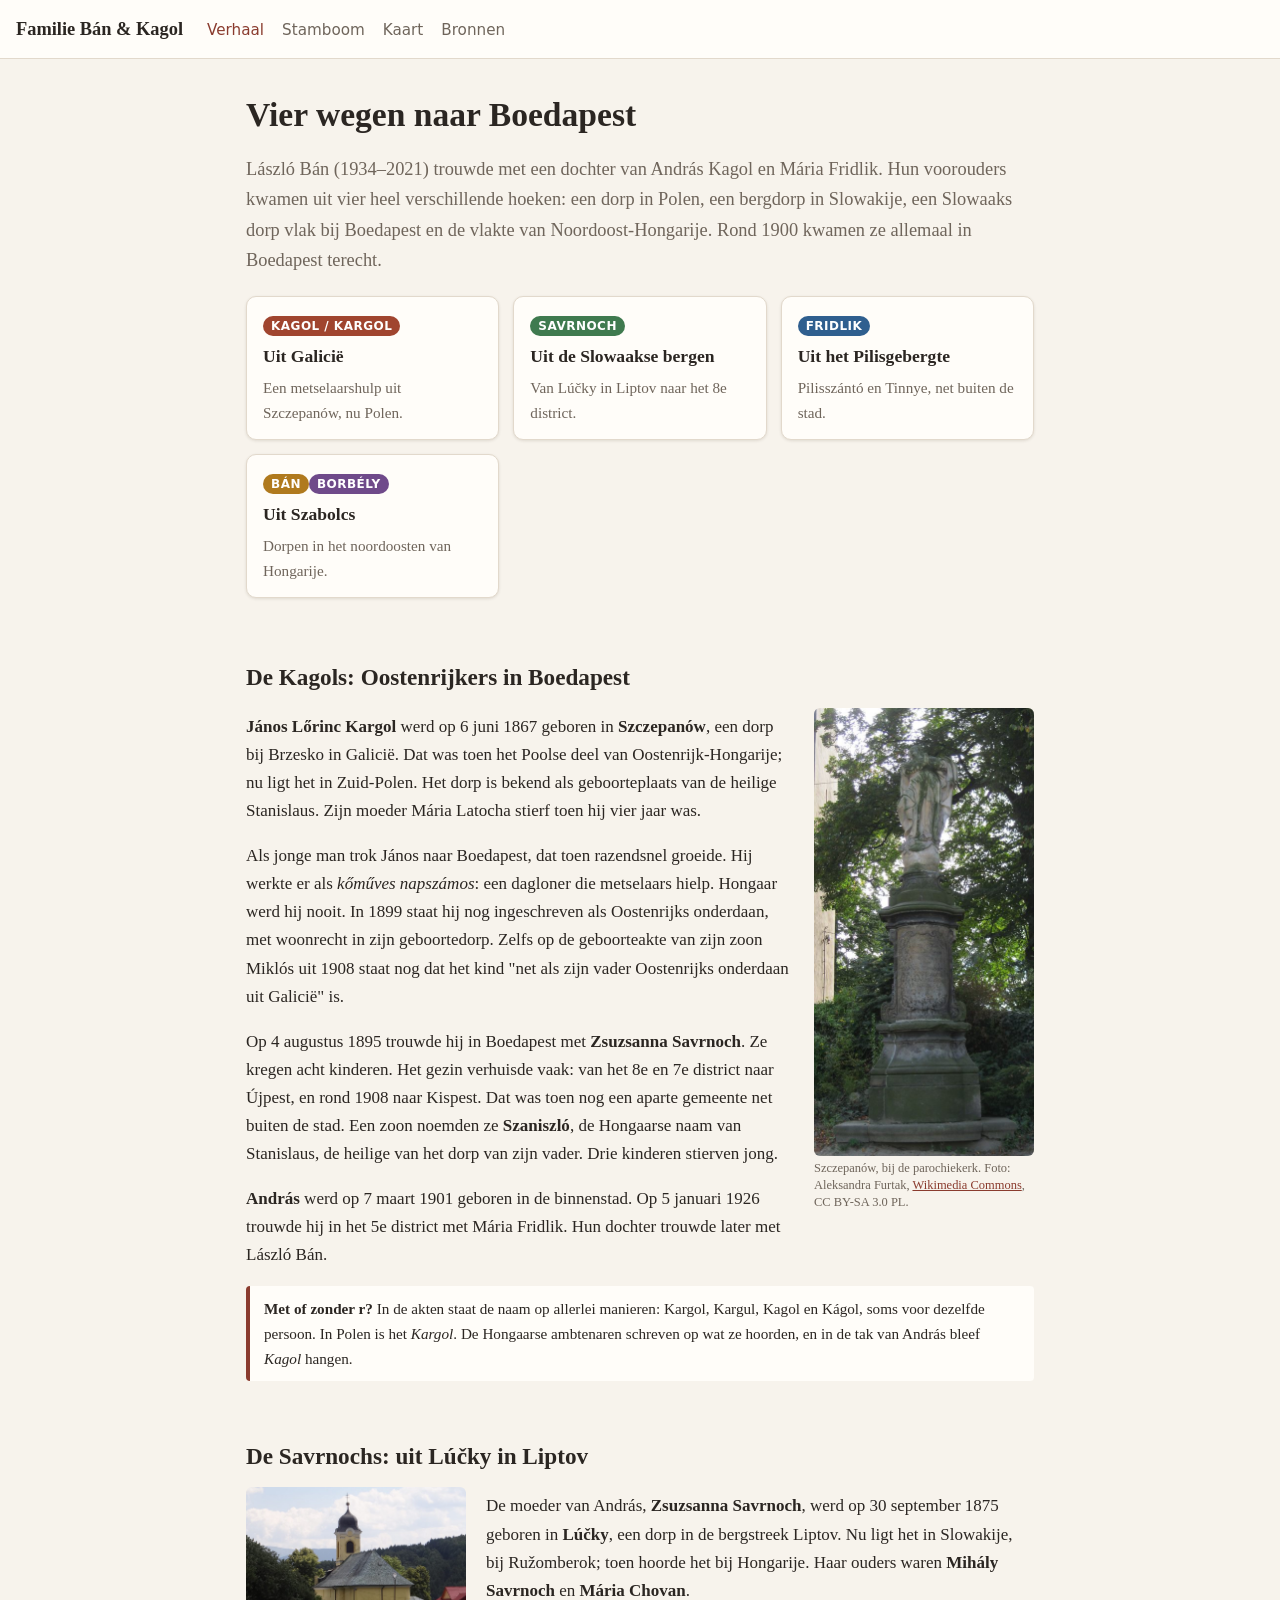
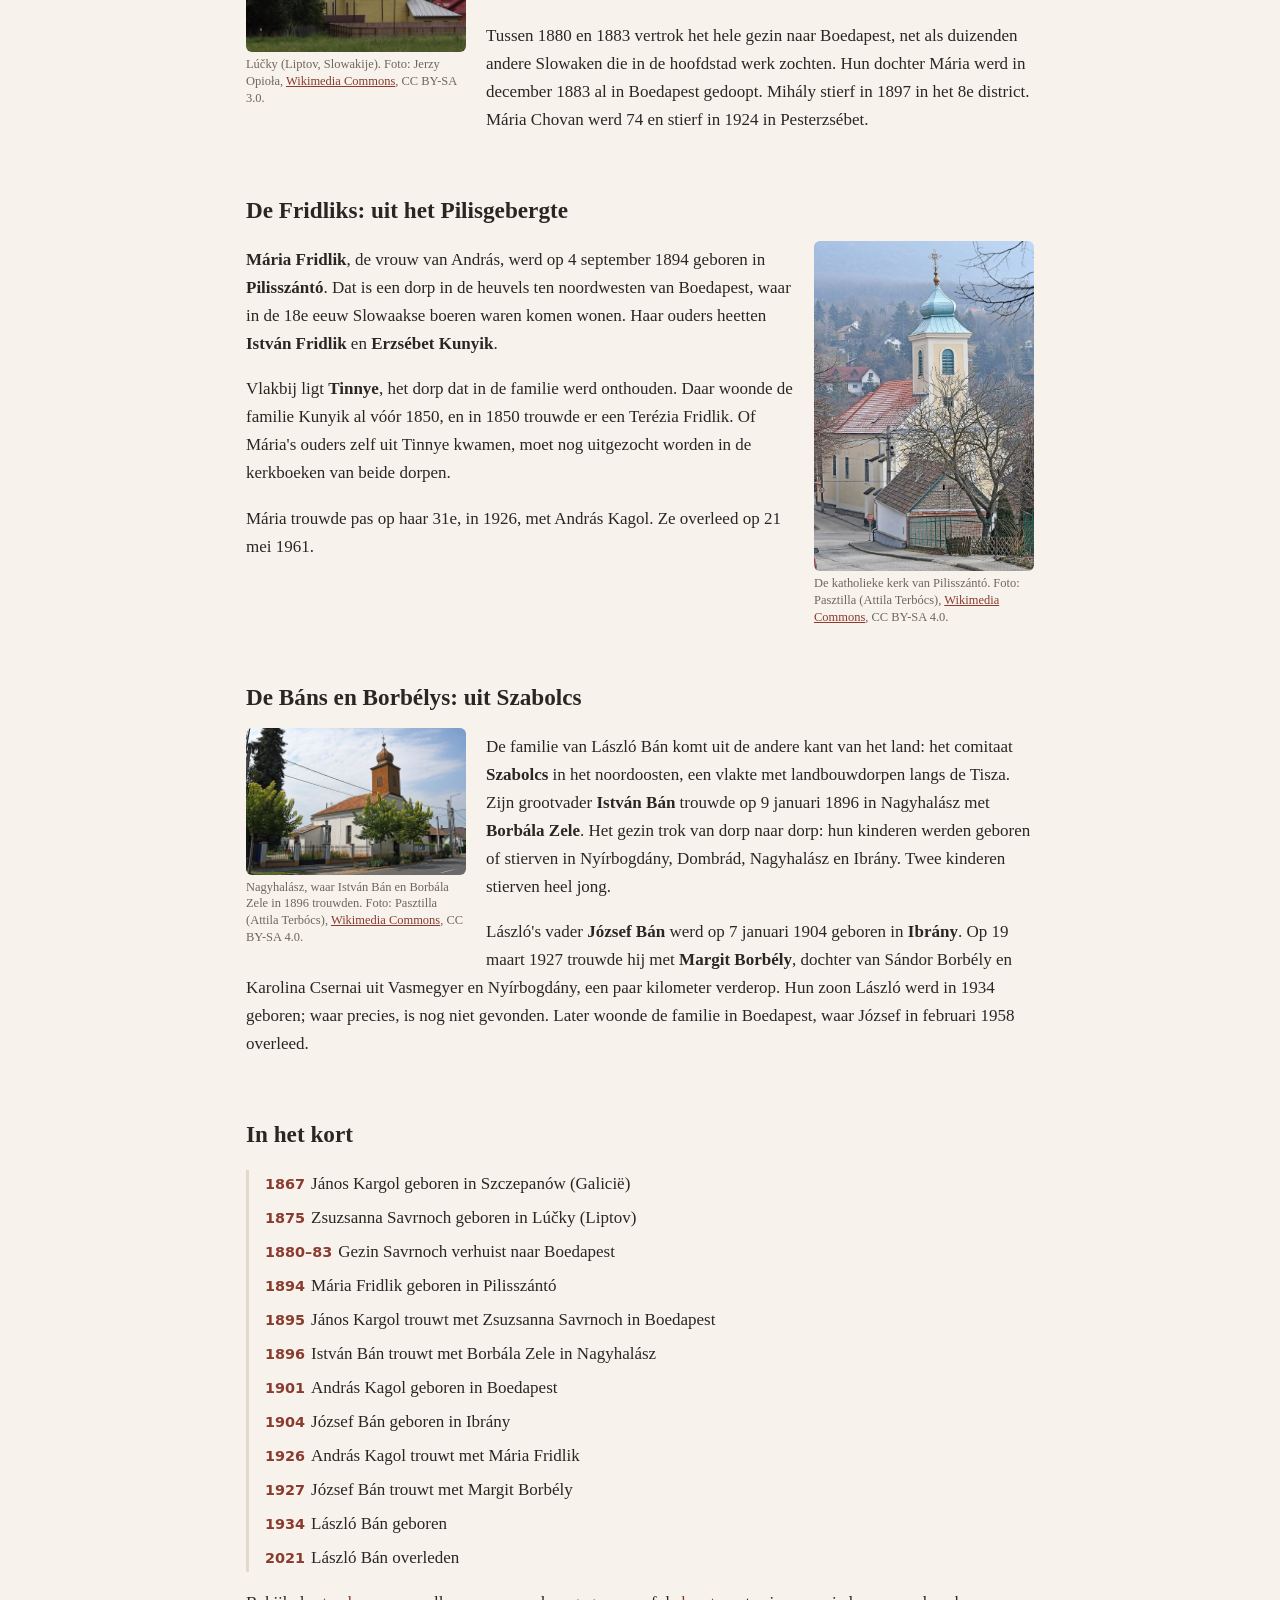
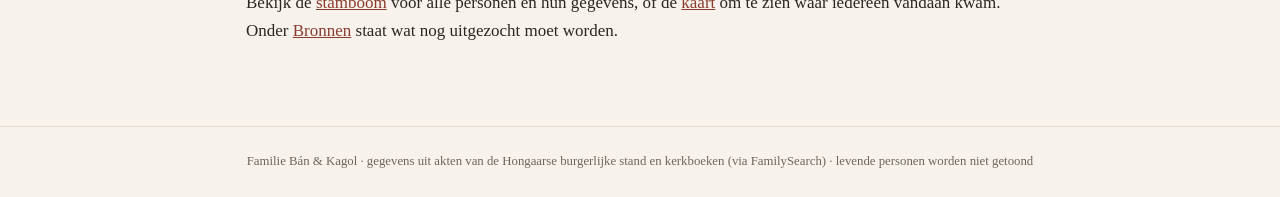
==== index.html @ 993a203d "Start familie Bán & Kagol: onderzoek, gegevens en site Research notes (MyHeritage, FamilySearch), fa" ====
<!doctype html>
<html lang="nl">
<head>
<meta charset="utf-8">
<meta name="viewport" content="width=device-width, initial-scale=1">
<title>Familie Bán &amp; Kagol</title>
<meta name="description" content="De Hongaarse familie van László Bán en de familie Kagol (Kargol): van Galicië, Slowakije en het Pilisgebergte naar Boedapest.">
<link rel="stylesheet" href="css/style.css">
</head>
<body>
<header class="site">
  <a class="brand" href="index.html">Familie Bán &amp; Kagol</a>
  <nav><a class="active" href="index.html">Verhaal</a><a href="stamboom.html">Stamboom</a><a href="kaart.html">Kaart</a><a href="bronnen.html">Bronnen</a></nav>
</header>
<main>
  <h1>Vier wegen naar Boedapest</h1>
  <p class="lead">László Bán (1934–2021) trouwde met een dochter van András Kagol en Mária Fridlik. Hun voorouders
  kwamen uit vier heel verschillende hoeken: een dorp in Polen, een bergdorp in Slowakije, een Slowaaks dorp vlak bij
  Boedapest en de vlakte van Noordoost-Hongarije. Rond 1900 kwamen ze allemaal in Boedapest terecht.</p>

  <div class="cards">
    <a class="card" href="#kargol"><span class="line-tag t-kargol">Kagol / Kargol</span><h3>Uit Galicië</h3><p>Een metselaarshulp uit Szczepanów, nu Polen.</p></a>
    <a class="card" href="#savrnoch"><span class="line-tag t-savrnoch">Savrnoch</span><h3>Uit de Slowaakse bergen</h3><p>Van Lúčky in Liptov naar het 8e district.</p></a>
    <a class="card" href="#fridlik"><span class="line-tag t-fridlik">Fridlik</span><h3>Uit het Pilisgebergte</h3><p>Pilisszántó en Tinnye, net buiten de stad.</p></a>
    <a class="card" href="#ban"><span class="line-tag t-ban">Bán</span><span class="line-tag t-borbely">Borbély</span><h3>Uit Szabolcs</h3><p>Dorpen in het noordoosten van Hongarije.</p></a>
  </div>

  <section class="story" id="kargol">
    <h2>De Kagols: Oostenrijkers in Boedapest</h2>
    <figure class="photo"><img src="assets/img/szczepanow.jpg" alt="Monument voor de parochiekerk van Szczepanów" loading="lazy">
      <figcaption>Szczepanów, bij de parochiekerk. Foto: Aleksandra Furtak, <a href="https://commons.wikimedia.org/wiki/File:Ko%C5%9Bci%C3%B3%C5%82_w_Szczepanowie_01aw.jpg">Wikimedia Commons</a>, CC BY-SA 3.0 PL.</figcaption></figure>
    <p><b>János Lőrinc Kargol</b> werd op 6 juni 1867 geboren in <b>Szczepanów</b>, een dorp bij Brzesko in Galicië. Dat was
    toen het Poolse deel van Oostenrijk-Hongarije; nu ligt het in Zuid-Polen. Het dorp is bekend als geboorteplaats van
    de heilige Stanislaus. Zijn moeder Mária Latocha stierf toen hij vier jaar was.</p>
    <p>Als jonge man trok János naar Boedapest, dat toen razendsnel groeide. Hij werkte er als <i>kőműves napszámos</i>:
    een dagloner die metselaars hielp. Hongaar werd hij nooit. In 1899 staat hij nog ingeschreven als Oostenrijks
    onderdaan, met woonrecht in zijn geboortedorp. Zelfs op de geboorteakte van zijn zoon Miklós uit 1908 staat nog dat
    het kind "net als zijn vader Oostenrijks onderdaan uit Galicië" is.</p>
    <p>Op 4 augustus 1895 trouwde hij in Boedapest met <b>Zsuzsanna Savrnoch</b>. Ze kregen acht kinderen. Het gezin
    verhuisde vaak: van het 8e en 7e district naar Újpest, en rond 1908 naar Kispest. Dat was toen nog een aparte
    gemeente net buiten de stad. Een zoon
    noemden ze <b>Szaniszló</b>, de Hongaarse naam van Stanislaus, de heilige van het dorp van zijn vader. Drie kinderen
    stierven jong.</p>
    <p><b>András</b> werd op 7 maart 1901 geboren in de binnenstad. Op 5 januari 1926 trouwde hij in het 5e district
    met Mária Fridlik. Hun dochter trouwde later met László Bán.</p>
    <div class="note"><b>Met of zonder r?</b> In de akten staat de naam op allerlei manieren: Kargol, Kargul, Kagol en
    Kágol, soms voor dezelfde persoon. In Polen is het <i>Kargol</i>. De Hongaarse ambtenaren schreven op wat ze hoorden,
    en in de tak van András bleef <i>Kagol</i> hangen.</div>
  </section>

  <section class="story" id="savrnoch">
    <h2>De Savrnochs: uit Lúčky in Liptov</h2>
    <figure class="photo left"><img src="assets/img/lucky.jpg" alt="Lúčky, Slowakije" loading="lazy">
      <figcaption>Lúčky (Liptov, Slowakije). Foto: Jerzy Opioła, <a href="https://commons.wikimedia.org/wiki/File:L%C3%BA%C4%8Dky_kostol_GCh3.jpg">Wikimedia Commons</a>, CC BY-SA 3.0.</figcaption></figure>
    <p>De moeder van András, <b>Zsuzsanna Savrnoch</b>, werd op 30 september 1875 geboren in <b>Lúčky</b>, een dorp
    in de bergstreek Liptov. Nu ligt het in Slowakije, bij Ružomberok; toen hoorde het bij Hongarije. Haar ouders
    waren <b>Mihály Savrnoch</b> en <b>Mária Chovan</b>.</p>
    <p>Tussen 1880 en 1883 vertrok het hele gezin naar Boedapest, net als duizenden andere Slowaken die in de hoofdstad
    werk zochten. Hun dochter Mária werd in december 1883 al in Boedapest gedoopt. Mihály stierf in 1897 in het 8e
    district. Mária Chovan werd 74 en stierf in 1924 in Pesterzsébet.</p>
  </section>

  <section class="story" id="fridlik">
    <h2>De Fridliks: uit het Pilisgebergte</h2>
    <figure class="photo"><img src="assets/img/pilisszanto.jpg" alt="Katholieke kerk van Pilisszántó" loading="lazy">
      <figcaption>De katholieke kerk van Pilisszántó. Foto: Pasztilla (Attila Terbócs), <a href="https://commons.wikimedia.org/wiki/File:Pilissz%C3%A1nt%C3%B3,_r%C3%B3mai_katolikus_templom_2025_01.jpg">Wikimedia Commons</a>, CC BY-SA 4.0.</figcaption></figure>
    <p><b>Mária Fridlik</b>, de vrouw van András, werd op 4 september 1894 geboren in <b>Pilisszántó</b>. Dat is een
    dorp in de heuvels ten noordwesten van Boedapest, waar in de 18e eeuw Slowaakse boeren waren komen wonen. Haar
    ouders heetten <b>István Fridlik</b> en <b>Erzsébet Kunyik</b>.</p>
    <p>Vlakbij ligt <b>Tinnye</b>, het dorp dat in de familie werd onthouden. Daar woonde de familie Kunyik al vóór
    1850, en in 1850 trouwde er een Terézia Fridlik. Of Mária's ouders zelf uit Tinnye kwamen, moet nog uitgezocht
    worden in de kerkboeken van beide dorpen.</p>
    <p>Mária trouwde pas op haar 31e, in 1926, met András Kagol. Ze overleed op 21 mei 1961.</p>
  </section>

  <section class="story" id="ban">
    <h2>De Báns en Borbélys: uit Szabolcs</h2>
    <figure class="photo left"><img src="assets/img/nagyhalasz.jpg" alt="Katholieke kerk van Nagyhalász" loading="lazy">
      <figcaption>Nagyhalász, waar István Bán en Borbála Zele in 1896 trouwden. Foto: Pasztilla (Attila Terbócs), <a href="https://commons.wikimedia.org/wiki/File:Nagyhal%C3%A1sz,_r%C3%B3mai_katolikus_templom_2023_01.jpg">Wikimedia Commons</a>, CC BY-SA 4.0.</figcaption></figure>
    <p>De familie van László Bán komt uit de andere kant van het land: het comitaat <b>Szabolcs</b> in het noordoosten,
    een vlakte met landbouwdorpen langs de Tisza. Zijn grootvader <b>István Bán</b> trouwde op 9 januari 1896 in
    Nagyhalász met <b>Borbála Zele</b>. Het gezin trok van dorp naar dorp: hun kinderen werden geboren of stierven in
    Nyírbogdány, Dombrád, Nagyhalász en Ibrány. Twee kinderen stierven heel jong.</p>
    <p>László's vader <b>József Bán</b> werd op 7 januari 1904 geboren in <b>Ibrány</b>. Op 19 maart 1927 trouwde hij met
    <b>Margit Borbély</b>, dochter van Sándor Borbély en Karolina Csernai uit Vasmegyer en Nyírbogdány, een paar kilometer
    verderop. Hun zoon László werd in 1934 geboren; waar precies, is nog niet gevonden. Later woonde de familie in
    Boedapest, waar József in februari 1958 overleed.</p>
  </section>

  <section class="story">
    <h2>In het kort</h2>
    <div class="timeline">
      <div><b>1867</b>János Kargol geboren in Szczepanów (Galicië)</div>
      <div><b>1875</b>Zsuzsanna Savrnoch geboren in Lúčky (Liptov)</div>
      <div><b>1880–83</b>Gezin Savrnoch verhuist naar Boedapest</div>
      <div><b>1894</b>Mária Fridlik geboren in Pilisszántó</div>
      <div><b>1895</b>János Kargol trouwt met Zsuzsanna Savrnoch in Boedapest</div>
      <div><b>1896</b>István Bán trouwt met Borbála Zele in Nagyhalász</div>
      <div><b>1901</b>András Kagol geboren in Boedapest</div>
      <div><b>1904</b>József Bán geboren in Ibrány</div>
      <div><b>1926</b>András Kagol trouwt met Mária Fridlik</div>
      <div><b>1927</b>József Bán trouwt met Margit Borbély</div>
      <div><b>1934</b>László Bán geboren</div>
      <div><b>2021</b>László Bán overleden</div>
    </div>
    <p>Bekijk de <a href="stamboom.html">stamboom</a> voor alle personen en hun gegevens, of de <a href="kaart.html">kaart</a>
    om te zien waar iedereen vandaan kwam. Onder <a href="bronnen.html">Bronnen</a> staat wat nog uitgezocht moet worden.</p>
  </section>
</main>
<footer>Familie Bán &amp; Kagol · gegevens uit akten van de Hongaarse burgerlijke stand en kerkboeken (via FamilySearch) · levende personen worden niet getoond</footer>
</body>
</html>
---- css/style.css ----
:root {
  --bg: #f7f3ec;
  --paper: #fffdf9;
  --ink: #2b2622;
  --muted: #6f655b;
  --rule: #e2d9cc;
  --accent: #8a3b2e;
  --kargol: #a0452f;
  --savrnoch: #3f7a4f;
  --fridlik: #2f5f8f;
  --ban: #b07a1e;
  --borbely: #6f4a8a;
  --shadow: 0 1px 3px rgba(60, 40, 20, .12);
}
@media (prefers-color-scheme: dark) {
  :root:not([data-theme="light"]) {
    --bg: #1d1a17; --paper: #262220; --ink: #efe7dc; --muted: #b3a797; --rule: #3d3631; --accent: #e08a74;
    --kargol: #e0876e; --savrnoch: #7fc08f; --fridlik: #7fb0e0; --ban: #e0b35e; --borbely: #b797d0;
    --shadow: 0 1px 3px rgba(0, 0, 0, .4);
  }
}
* { box-sizing: border-box; }
html { -webkit-text-size-adjust: 100%; }
body {
  margin: 0; background: var(--bg); color: var(--ink);
  font: 17px/1.65 "Source Serif 4", Georgia, "Times New Roman", serif;
}
a { color: var(--accent); }
header.site {
  background: var(--paper); border-bottom: 1px solid var(--rule);
  padding: 14px 16px; display: flex; flex-wrap: wrap; gap: 8px 24px; align-items: baseline;
}
header.site .brand { font-weight: 700; font-size: 1.15rem; color: var(--ink); text-decoration: none; }
header.site nav { display: flex; gap: 18px; flex-wrap: wrap; font-family: system-ui, sans-serif; font-size: .95rem; }
header.site nav a { color: var(--muted); text-decoration: none; }
header.site nav a.active, header.site nav a:hover { color: var(--accent); }
main { max-width: 820px; margin: 0 auto; padding: 24px 16px 64px; }
main.wide { max-width: none; padding: 0; }
h1 { font-size: 2.1rem; line-height: 1.2; margin: 12px 0 8px; }
h2 { font-size: 1.45rem; margin: 40px 0 8px; }
h3 { font-size: 1.1rem; margin: 24px 0 4px; }
.lead { font-size: 1.15rem; color: var(--muted); }
.small { font-size: .88rem; color: var(--muted); }
.line-tag {
  display: inline-block; font: 600 .75rem/1 system-ui, sans-serif; letter-spacing: .04em; text-transform: uppercase;
  padding: 4px 8px; border-radius: 99px; color: #fff; margin-bottom: 6px;
}
.t-kargol { background: var(--kargol); } .t-savrnoch { background: var(--savrnoch); } .t-fridlik { background: var(--fridlik); }
.t-ban { background: var(--ban); } .t-borbely { background: var(--borbely); }
@media (prefers-color-scheme: dark) { :root:not([data-theme="light"]) .line-tag { color: #1d1a17; } }

.cards { display: grid; grid-template-columns: repeat(auto-fit, minmax(230px, 1fr)); gap: 14px; margin: 20px 0; }
.card {
  background: var(--paper); border: 1px solid var(--rule); border-radius: 10px; padding: 14px 16px; box-shadow: var(--shadow);
  text-decoration: none; color: inherit; display: block;
}
.card h3 { margin: 0 0 4px; }
.card p { margin: 0; font-size: .95rem; color: var(--muted); }

figure.photo { float: right; width: 220px; margin: 4px 0 12px 20px; }
figure.photo.left { float: left; margin: 4px 20px 12px 0; }
figure.photo img { width: 100%; border-radius: 6px; display: block; }
figure.photo figcaption { font-size: .78rem; color: var(--muted); line-height: 1.35; margin-top: 4px; }
section.story { overflow: hidden; }
@media (max-width: 560px) { figure.photo, figure.photo.left { float: none; width: 100%; max-width: 320px; margin: 8px 0 14px; } }

.timeline { border-left: 3px solid var(--rule); margin: 16px 0; padding-left: 16px; }
.timeline div { margin: 6px 0; }
.timeline b { font-family: system-ui, sans-serif; font-size: .9rem; color: var(--accent); margin-right: 6px; }

.note {
  background: var(--paper); border-left: 4px solid var(--accent); padding: 10px 14px; border-radius: 4px; margin: 16px 0;
  font-size: .95rem;
}
ul.sources li { margin: 4px 0; }
footer { text-align: center; color: var(--muted); font-size: .8rem; padding: 24px 16px; border-top: 1px solid var(--rule); }

/* Tree page */
.tree-wrap { display: flex; height: calc(100vh - 58px); min-height: 480px; }
#tree { flex: 1; position: relative; overflow: hidden; background: var(--bg); }
#tree svg { width: 100%; height: 100%; display: block; cursor: grab; }
#panel {
  width: 380px; max-width: 100%; background: var(--paper); border-left: 1px solid var(--rule); overflow-y: auto; padding: 16px;
}
@media (max-width: 800px) {
  .tree-wrap { flex-direction: column; height: auto; }
  #tree { flex: none; height: 62vh; }
  #panel { width: 100%; border-left: 0; border-top: 1px solid var(--rule); }
}
.couple rect { fill: var(--paper); stroke: var(--rule); stroke-width: 1.2; }
.couple.selected rect { stroke: var(--accent); stroke-width: 2.5; }
.couple .bar { stroke: none; }
.couple text { fill: var(--ink); font: 13px system-ui, sans-serif; }
.couple text.years { fill: var(--muted); font-size: 11.5px; }
.couple text.amp { fill: var(--muted); font-size: 11px; }
.couple.unknown rect { stroke-dasharray: 4 3; fill: none; }
.couple.unknown text { fill: var(--muted); font-style: italic; }
.link { fill: none; stroke: var(--muted); stroke-opacity: .5; stroke-width: 1.4; }
.tree-help {
  position: absolute; left: 12px; bottom: 10px; font: 12px system-ui, sans-serif; color: var(--muted);
  background: var(--paper); padding: 4px 8px; border-radius: 6px; border: 1px solid var(--rule);
}
.zoom-btns { position: absolute; right: 12px; top: 12px; display: flex; flex-direction: column; gap: 6px; }
.zoom-btns button {
  width: 34px; height: 34px; border-radius: 8px; border: 1px solid var(--rule); background: var(--paper); color: var(--ink);
  font-size: 18px; cursor: pointer;
}
#panel h2 { margin: 0 0 4px; font-size: 1.25rem; }
#panel .person { border-top: 1px solid var(--rule); padding-top: 10px; margin-top: 12px; }
#panel .person h3 { margin: 0; }
#panel .dates { font: .88rem system-ui, sans-serif; color: var(--muted); }
#panel p { font-size: .95rem; margin: 6px 0; }
#panel ul { padding-left: 18px; margin: 6px 0; font-size: .93rem; }
#panel .src { font-size: .8rem; }
#panel .src a { margin-right: 8px; }

/* Map page */
#map { height: calc(100vh - 58px); min-height: 420px; }
.legend { background: var(--paper); color: var(--ink); padding: 8px 10px; border-radius: 8px; font: 13px system-ui, sans-serif; box-shadow: var(--shadow); }
.legend div { display: flex; align-items: center; gap: 6px; margin: 2px 0; }
.legend span.sw { width: 14px; height: 4px; border-radius: 2px; display: inline-block; }
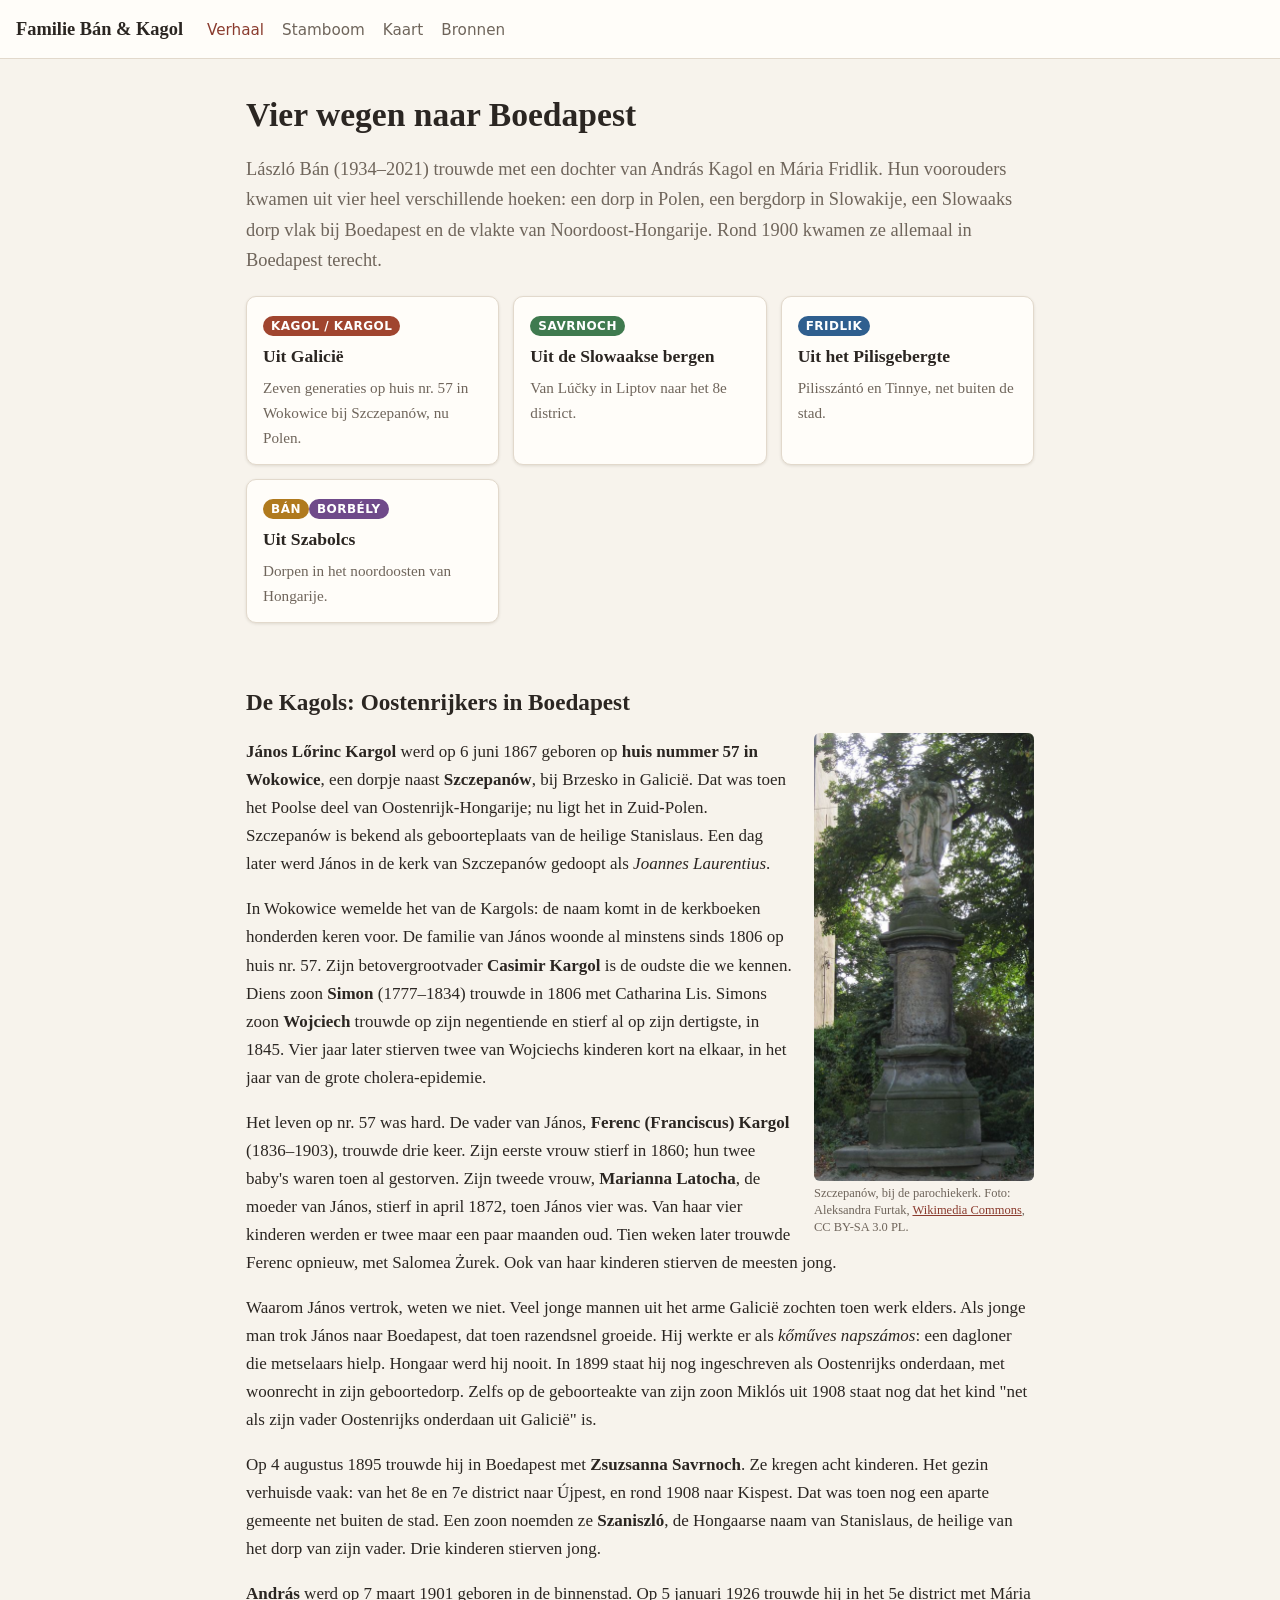
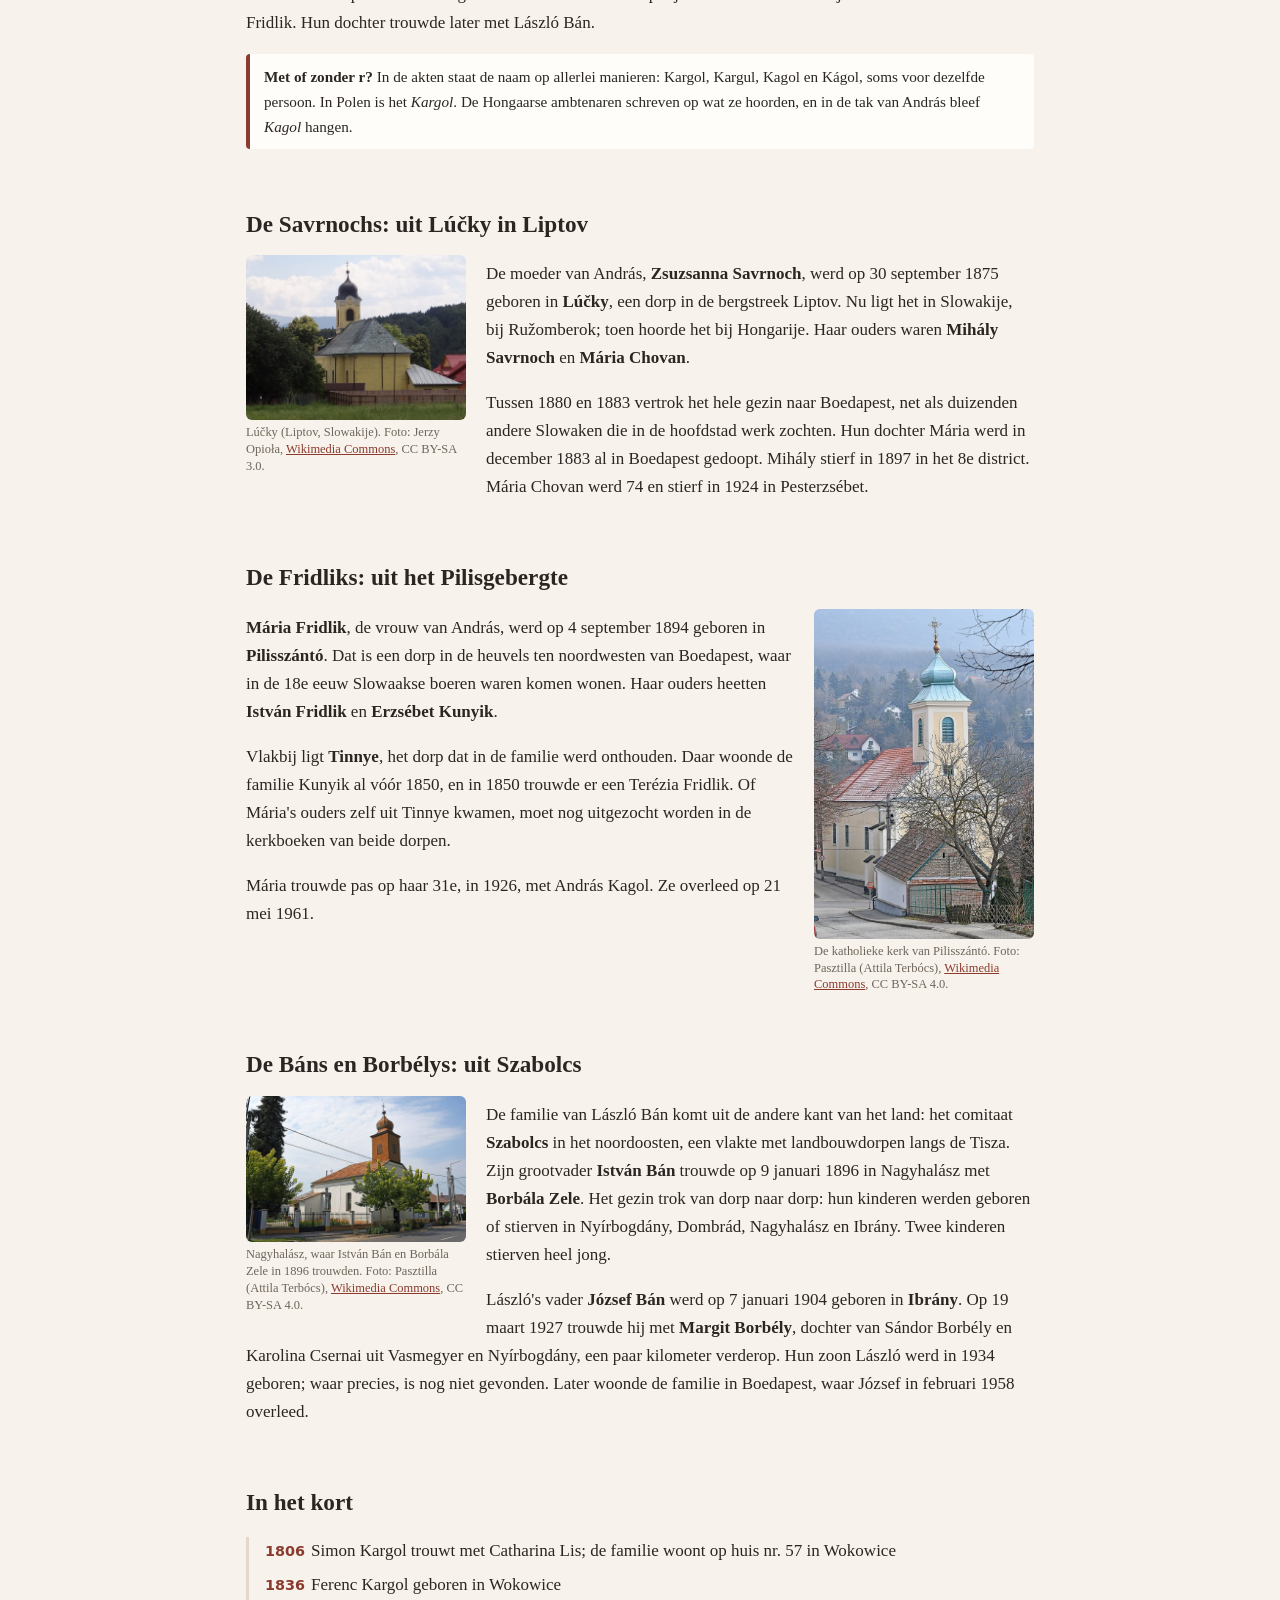
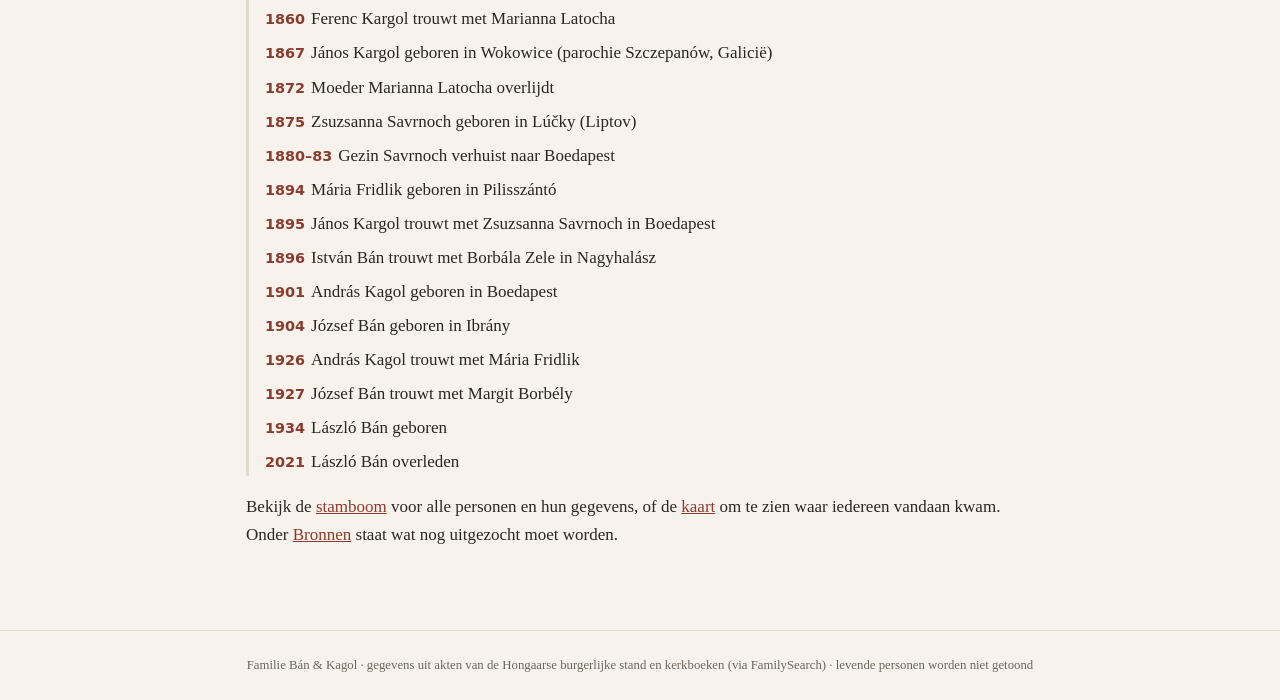
==== commit 6652920e: "Kargol-lijn in Polen: zeven generaties op huis nr. 57 in Wokowice Church books of Szczepanow (Family" ====
--- a/index.html
+++ b/index.html
@@ -19,7 +19,7 @@
   Boedapest en de vlakte van Noordoost-Hongarije. Rond 1900 kwamen ze allemaal in Boedapest terecht.</p>
 
   <div class="cards">
-    <a class="card" href="#kargol"><span class="line-tag t-kargol">Kagol / Kargol</span><h3>Uit Galicië</h3><p>Een metselaarshulp uit Szczepanów, nu Polen.</p></a>
+    <a class="card" href="#kargol"><span class="line-tag t-kargol">Kagol / Kargol</span><h3>Uit Galicië</h3><p>Zeven generaties op huis nr. 57 in Wokowice bij Szczepanów, nu Polen.</p></a>
     <a class="card" href="#savrnoch"><span class="line-tag t-savrnoch">Savrnoch</span><h3>Uit de Slowaakse bergen</h3><p>Van Lúčky in Liptov naar het 8e district.</p></a>
     <a class="card" href="#fridlik"><span class="line-tag t-fridlik">Fridlik</span><h3>Uit het Pilisgebergte</h3><p>Pilisszántó en Tinnye, net buiten de stad.</p></a>
     <a class="card" href="#ban"><span class="line-tag t-ban">Bán</span><span class="line-tag t-borbely">Borbély</span><h3>Uit Szabolcs</h3><p>Dorpen in het noordoosten van Hongarije.</p></a>
@@ -29,10 +29,21 @@
     <h2>De Kagols: Oostenrijkers in Boedapest</h2>
     <figure class="photo"><img src="assets/img/szczepanow.jpg" alt="Monument voor de parochiekerk van Szczepanów" loading="lazy">
       <figcaption>Szczepanów, bij de parochiekerk. Foto: Aleksandra Furtak, <a href="https://commons.wikimedia.org/wiki/File:Ko%C5%9Bci%C3%B3%C5%82_w_Szczepanowie_01aw.jpg">Wikimedia Commons</a>, CC BY-SA 3.0 PL.</figcaption></figure>
-    <p><b>János Lőrinc Kargol</b> werd op 6 juni 1867 geboren in <b>Szczepanów</b>, een dorp bij Brzesko in Galicië. Dat was
-    toen het Poolse deel van Oostenrijk-Hongarije; nu ligt het in Zuid-Polen. Het dorp is bekend als geboorteplaats van
-    de heilige Stanislaus. Zijn moeder Mária Latocha stierf toen hij vier jaar was.</p>
-    <p>Als jonge man trok János naar Boedapest, dat toen razendsnel groeide. Hij werkte er als <i>kőműves napszámos</i>:
+    <p><b>János Lőrinc Kargol</b> werd op 6 juni 1867 geboren op <b>huis nummer 57 in Wokowice</b>, een dorpje naast
+    <b>Szczepanów</b>, bij Brzesko in Galicië. Dat was toen het Poolse deel van Oostenrijk-Hongarije; nu ligt het in
+    Zuid-Polen. Szczepanów is bekend als geboorteplaats van de heilige Stanislaus. Een dag later werd János in de kerk
+    van Szczepanów gedoopt als <i>Joannes Laurentius</i>.</p>
+    <p>In Wokowice wemelde het van de Kargols: de naam komt in de kerkboeken honderden keren voor. De familie van János
+    woonde al minstens sinds 1806 op huis nr. 57. Zijn betovergrootvader <b>Casimir Kargol</b> is de oudste die we kennen.
+    Diens zoon <b>Simon</b> (1777–1834) trouwde in 1806 met Catharina Lis. Simons zoon <b>Wojciech</b> trouwde op zijn
+    negentiende en stierf al op zijn dertigste, in 1845. Vier jaar later stierven twee van Wojciechs kinderen kort na
+    elkaar, in het jaar van de grote cholera-epidemie.</p>
+    <p>Het leven op nr. 57 was hard. De vader van János, <b>Ferenc (Franciscus) Kargol</b> (1836–1903), trouwde drie keer.
+    Zijn eerste vrouw stierf in 1860; hun twee baby's waren toen al gestorven. Zijn tweede vrouw, <b>Marianna Latocha</b>, de moeder van
+    János, stierf in april 1872, toen János vier was. Van haar vier kinderen werden er twee maar een paar maanden oud.
+    Tien weken later trouwde Ferenc opnieuw, met Salomea Żurek. Ook van haar kinderen stierven de meesten jong.</p>
+    <p>Waarom János vertrok, weten we niet. Veel jonge mannen uit het arme Galicië zochten toen werk elders. Als jonge
+    man trok János naar Boedapest, dat toen razendsnel groeide. Hij werkte er als <i>kőműves napszámos</i>:
     een dagloner die metselaars hielp. Hongaar werd hij nooit. In 1899 staat hij nog ingeschreven als Oostenrijks
     onderdaan, met woonrecht in zijn geboortedorp. Zelfs op de geboorteakte van zijn zoon Miklós uit 1908 staat nog dat
     het kind "net als zijn vader Oostenrijks onderdaan uit Galicië" is.</p>
@@ -90,7 +101,11 @@
   <section class="story">
     <h2>In het kort</h2>
     <div class="timeline">
-      <div><b>1867</b>János Kargol geboren in Szczepanów (Galicië)</div>
+      <div><b>1806</b>Simon Kargol trouwt met Catharina Lis; de familie woont op huis nr. 57 in Wokowice</div>
+      <div><b>1836</b>Ferenc Kargol geboren in Wokowice</div>
+      <div><b>1860</b>Ferenc Kargol trouwt met Marianna Latocha</div>
+      <div><b>1867</b>János Kargol geboren in Wokowice (parochie Szczepanów, Galicië)</div>
+      <div><b>1872</b>Moeder Marianna Latocha overlijdt</div>
       <div><b>1875</b>Zsuzsanna Savrnoch geboren in Lúčky (Liptov)</div>
       <div><b>1880–83</b>Gezin Savrnoch verhuist naar Boedapest</div>
       <div><b>1894</b>Mária Fridlik geboren in Pilisszántó</div>
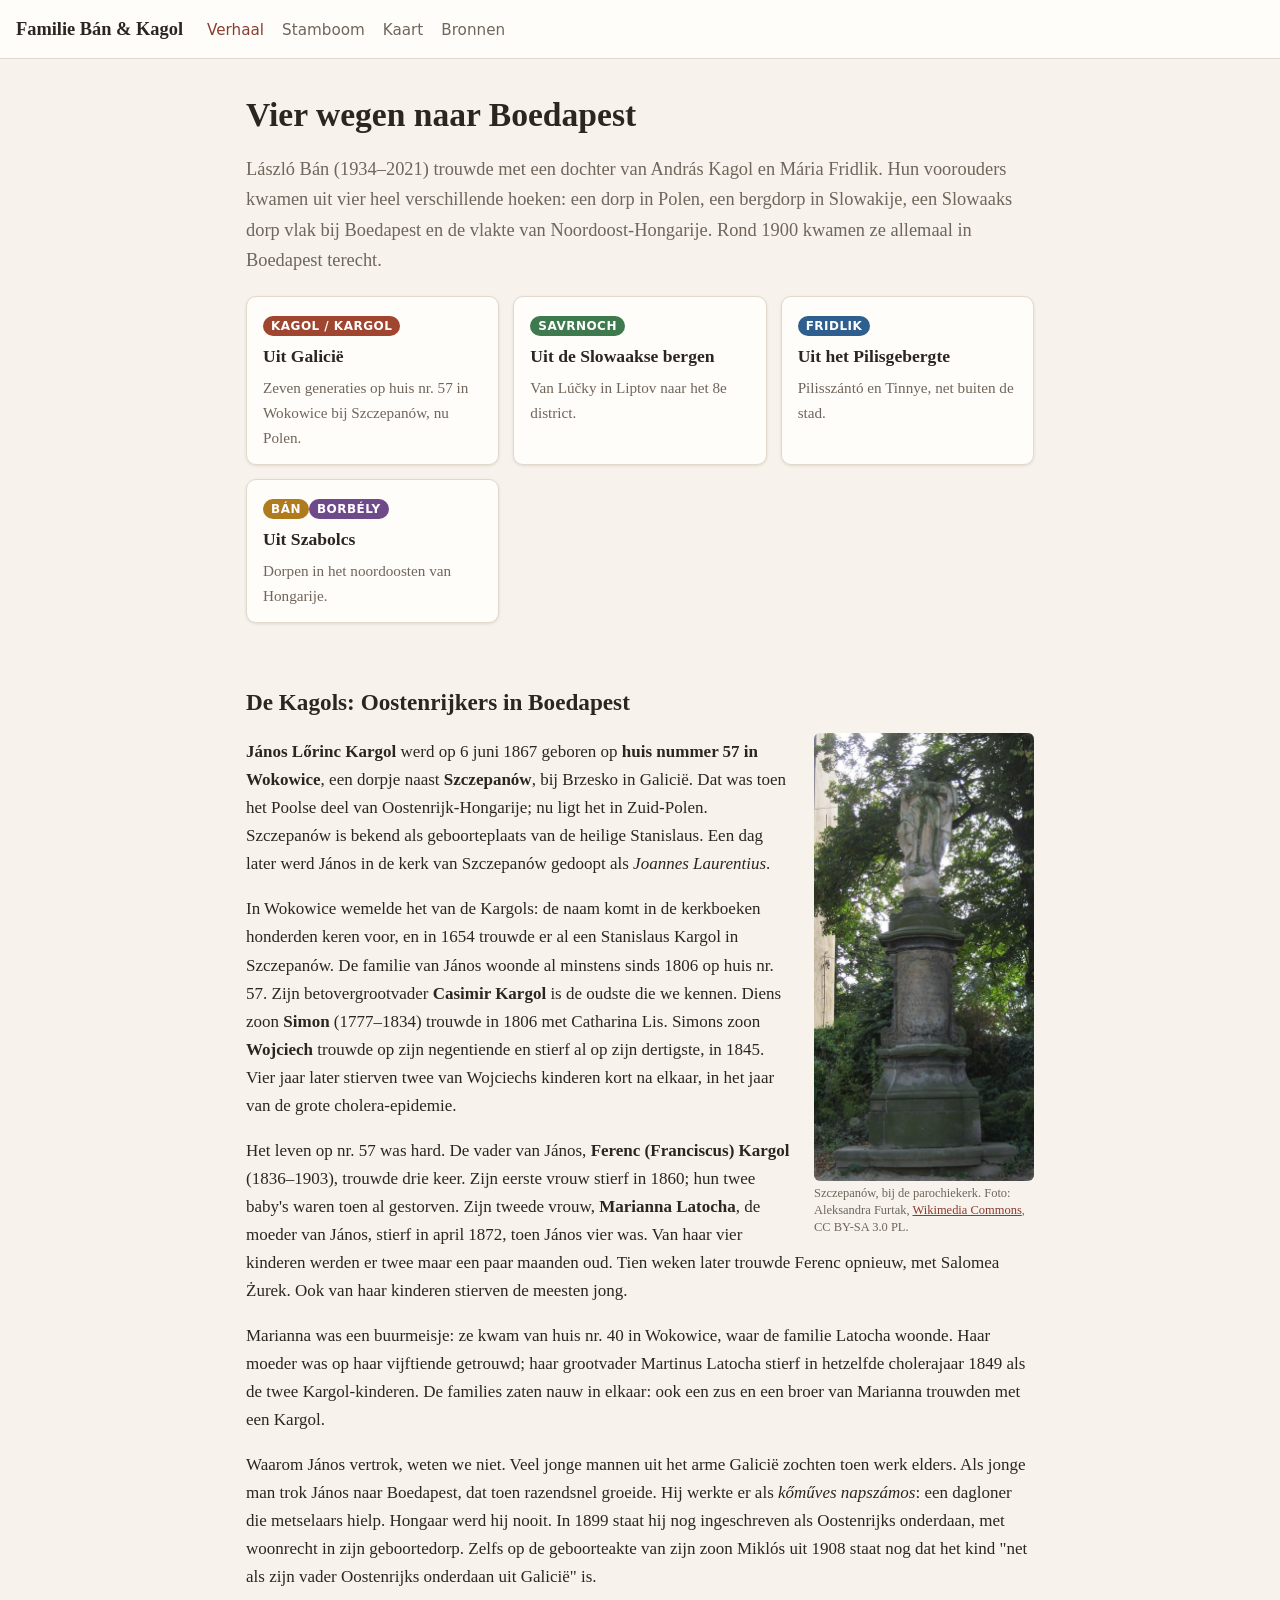
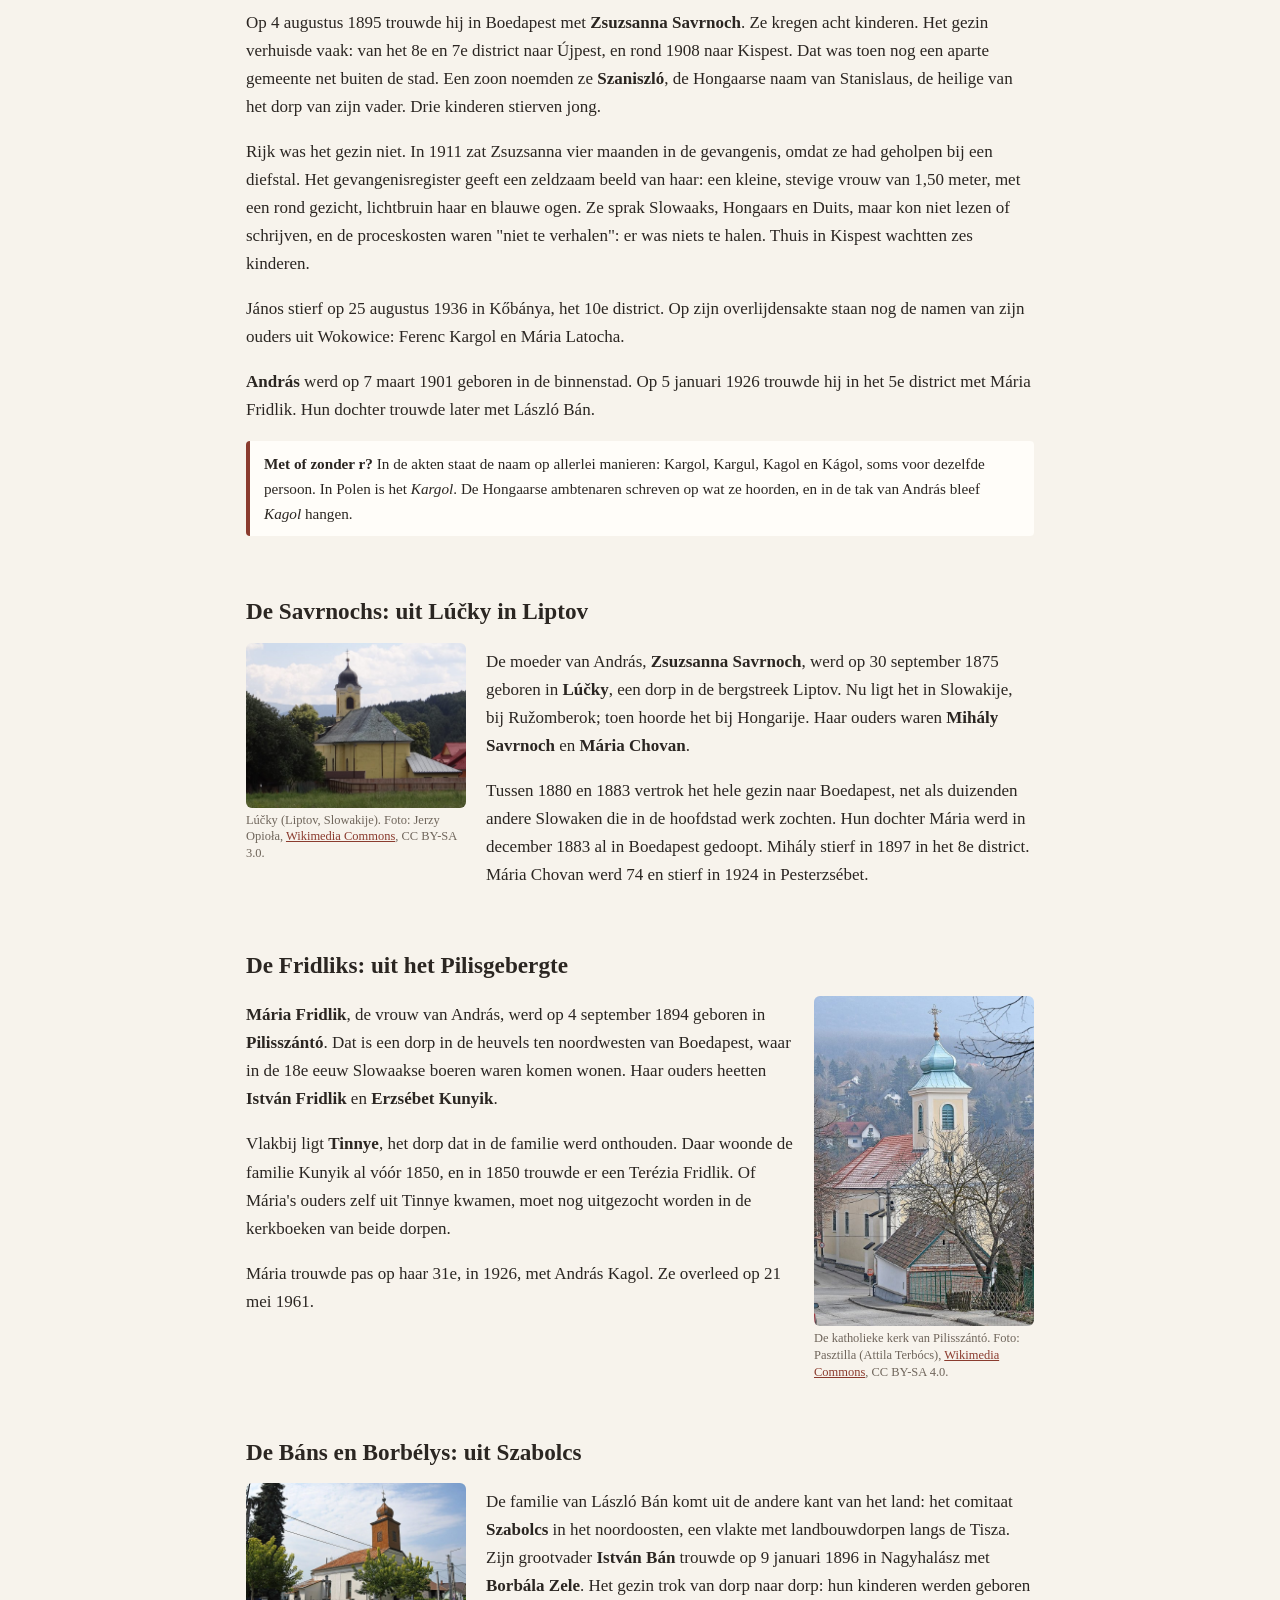
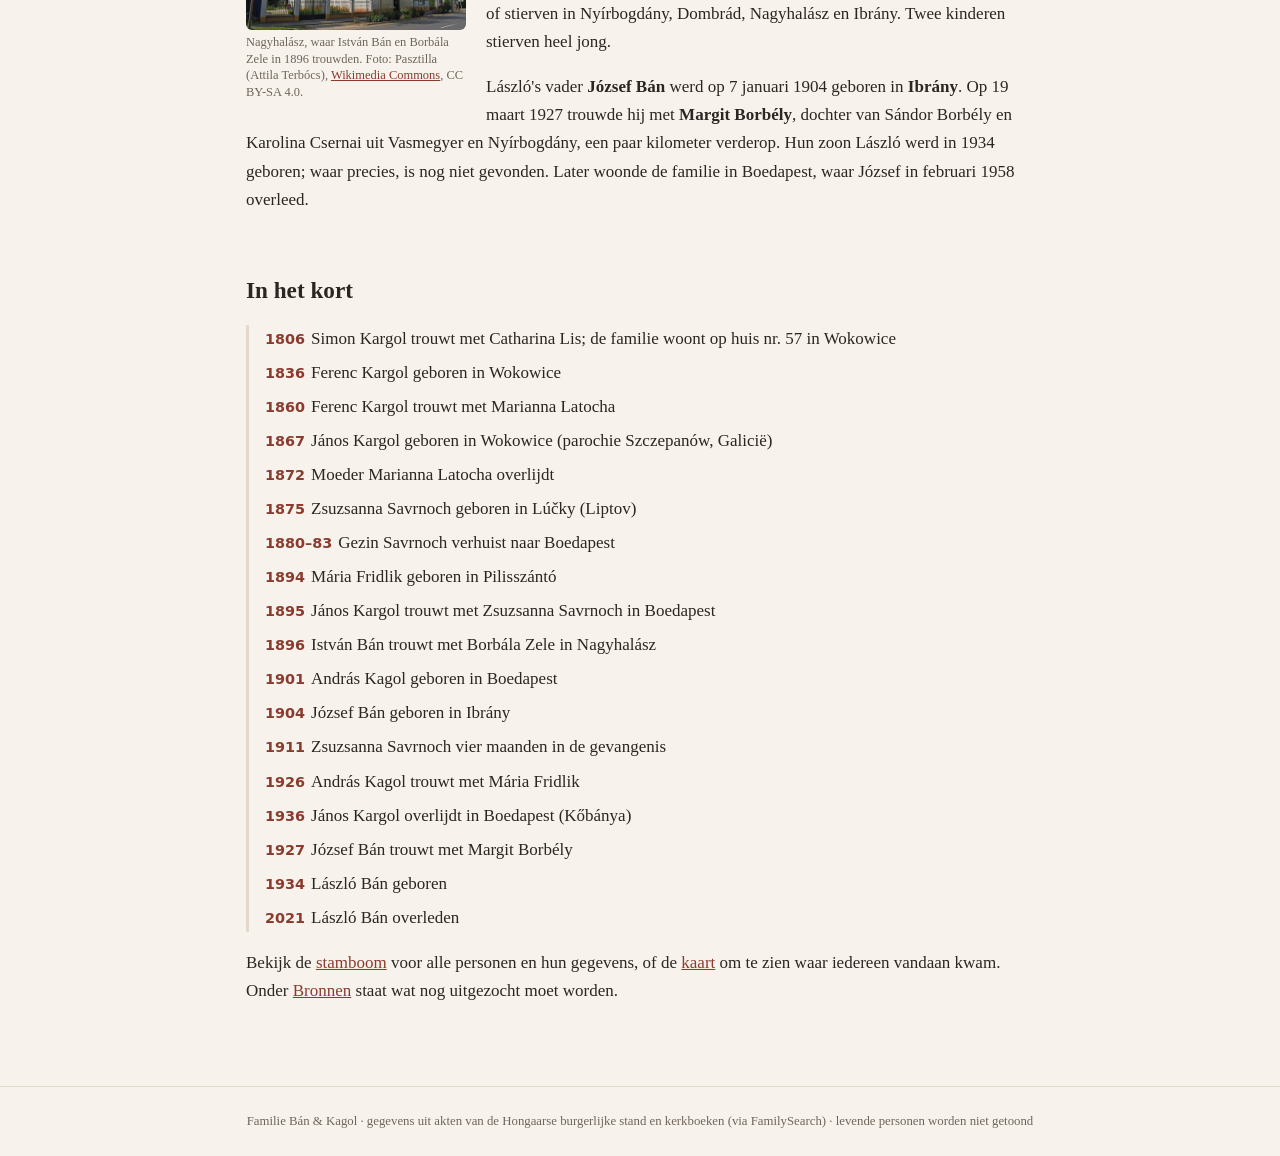
==== commit cd698f04: "Kargol: overlijden János 1936, gevangenisregister 1911, Latocha-lijn Adds Janos Kargol's 1936 death " ====
--- a/index.html
+++ b/index.html
@@ -33,7 +33,8 @@
     <b>Szczepanów</b>, bij Brzesko in Galicië. Dat was toen het Poolse deel van Oostenrijk-Hongarije; nu ligt het in
     Zuid-Polen. Szczepanów is bekend als geboorteplaats van de heilige Stanislaus. Een dag later werd János in de kerk
     van Szczepanów gedoopt als <i>Joannes Laurentius</i>.</p>
-    <p>In Wokowice wemelde het van de Kargols: de naam komt in de kerkboeken honderden keren voor. De familie van János
+    <p>In Wokowice wemelde het van de Kargols: de naam komt in de kerkboeken honderden keren voor, en in 1654 trouwde er
+    al een Stanislaus Kargol in Szczepanów. De familie van János
     woonde al minstens sinds 1806 op huis nr. 57. Zijn betovergrootvader <b>Casimir Kargol</b> is de oudste die we kennen.
     Diens zoon <b>Simon</b> (1777–1834) trouwde in 1806 met Catharina Lis. Simons zoon <b>Wojciech</b> trouwde op zijn
     negentiende en stierf al op zijn dertigste, in 1845. Vier jaar later stierven twee van Wojciechs kinderen kort na
@@ -42,6 +43,9 @@
     Zijn eerste vrouw stierf in 1860; hun twee baby's waren toen al gestorven. Zijn tweede vrouw, <b>Marianna Latocha</b>, de moeder van
     János, stierf in april 1872, toen János vier was. Van haar vier kinderen werden er twee maar een paar maanden oud.
     Tien weken later trouwde Ferenc opnieuw, met Salomea Żurek. Ook van haar kinderen stierven de meesten jong.</p>
+    <p>Marianna was een buurmeisje: ze kwam van huis nr. 40 in Wokowice, waar de familie Latocha woonde. Haar moeder
+    was op haar vijftiende getrouwd; haar grootvader Martinus Latocha stierf in hetzelfde cholerajaar 1849 als de twee
+    Kargol-kinderen. De families zaten nauw in elkaar: ook een zus en een broer van Marianna trouwden met een Kargol.</p>
     <p>Waarom János vertrok, weten we niet. Veel jonge mannen uit het arme Galicië zochten toen werk elders. Als jonge
     man trok János naar Boedapest, dat toen razendsnel groeide. Hij werkte er als <i>kőműves napszámos</i>:
     een dagloner die metselaars hielp. Hongaar werd hij nooit. In 1899 staat hij nog ingeschreven als Oostenrijks
@@ -52,6 +56,12 @@
     gemeente net buiten de stad. Een zoon
     noemden ze <b>Szaniszló</b>, de Hongaarse naam van Stanislaus, de heilige van het dorp van zijn vader. Drie kinderen
     stierven jong.</p>
+    <p>Rijk was het gezin niet. In 1911 zat Zsuzsanna vier maanden in de gevangenis, omdat ze had geholpen bij een
+    diefstal. Het gevangenisregister geeft een zeldzaam beeld van haar: een kleine, stevige vrouw van 1,50 meter, met een
+    rond gezicht, lichtbruin haar en blauwe ogen. Ze sprak Slowaaks, Hongaars en Duits, maar kon niet lezen of schrijven,
+    en de proceskosten waren "niet te verhalen": er was niets te halen. Thuis in Kispest wachtten zes kinderen.</p>
+    <p>János stierf op 25 augustus 1936 in Kőbánya, het 10e district. Op zijn overlijdensakte staan nog de namen van zijn
+    ouders uit Wokowice: Ferenc Kargol en Mária Latocha.</p>
     <p><b>András</b> werd op 7 maart 1901 geboren in de binnenstad. Op 5 januari 1926 trouwde hij in het 5e district
     met Mária Fridlik. Hun dochter trouwde later met László Bán.</p>
     <div class="note"><b>Met of zonder r?</b> In de akten staat de naam op allerlei manieren: Kargol, Kargul, Kagol en
@@ -113,7 +123,9 @@
       <div><b>1896</b>István Bán trouwt met Borbála Zele in Nagyhalász</div>
       <div><b>1901</b>András Kagol geboren in Boedapest</div>
       <div><b>1904</b>József Bán geboren in Ibrány</div>
+      <div><b>1911</b>Zsuzsanna Savrnoch vier maanden in de gevangenis</div>
       <div><b>1926</b>András Kagol trouwt met Mária Fridlik</div>
+      <div><b>1936</b>János Kargol overlijdt in Boedapest (Kőbánya)</div>
       <div><b>1927</b>József Bán trouwt met Margit Borbély</div>
       <div><b>1934</b>László Bán geboren</div>
       <div><b>2021</b>László Bán overleden</div>
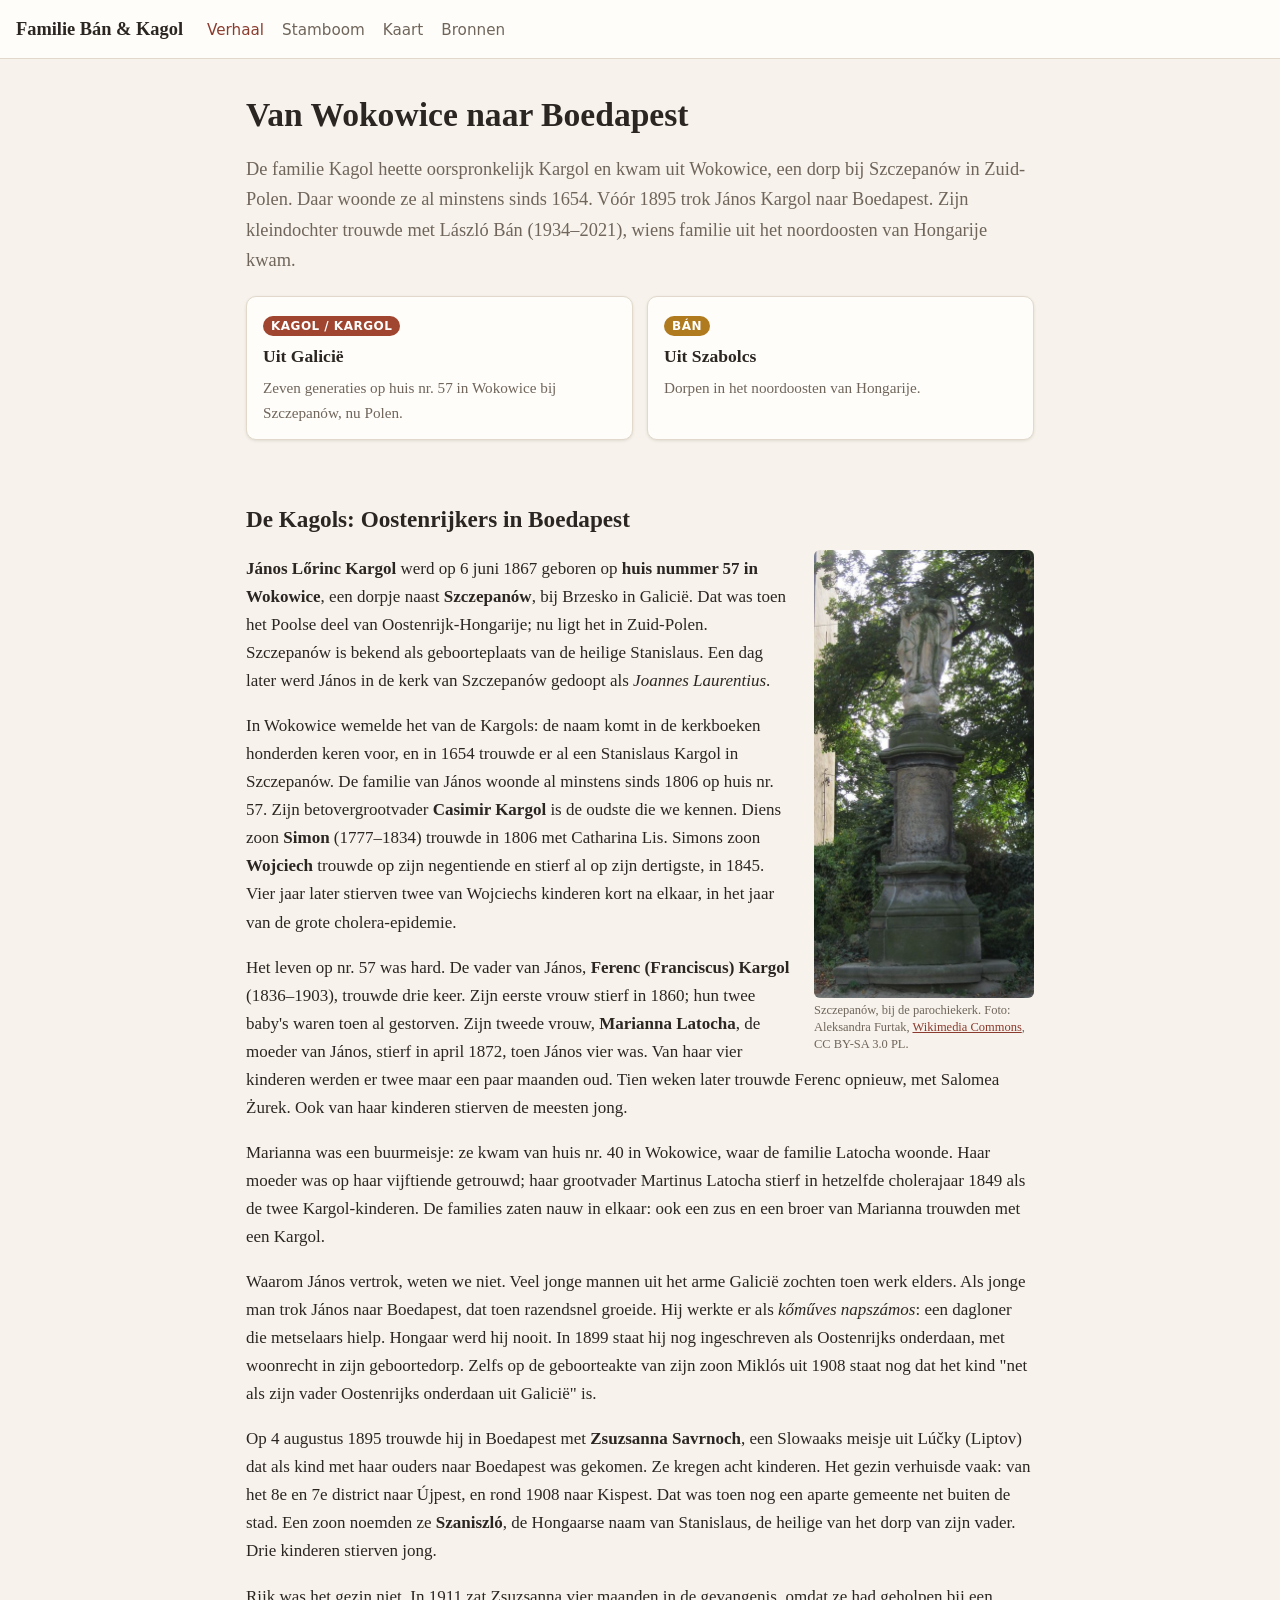
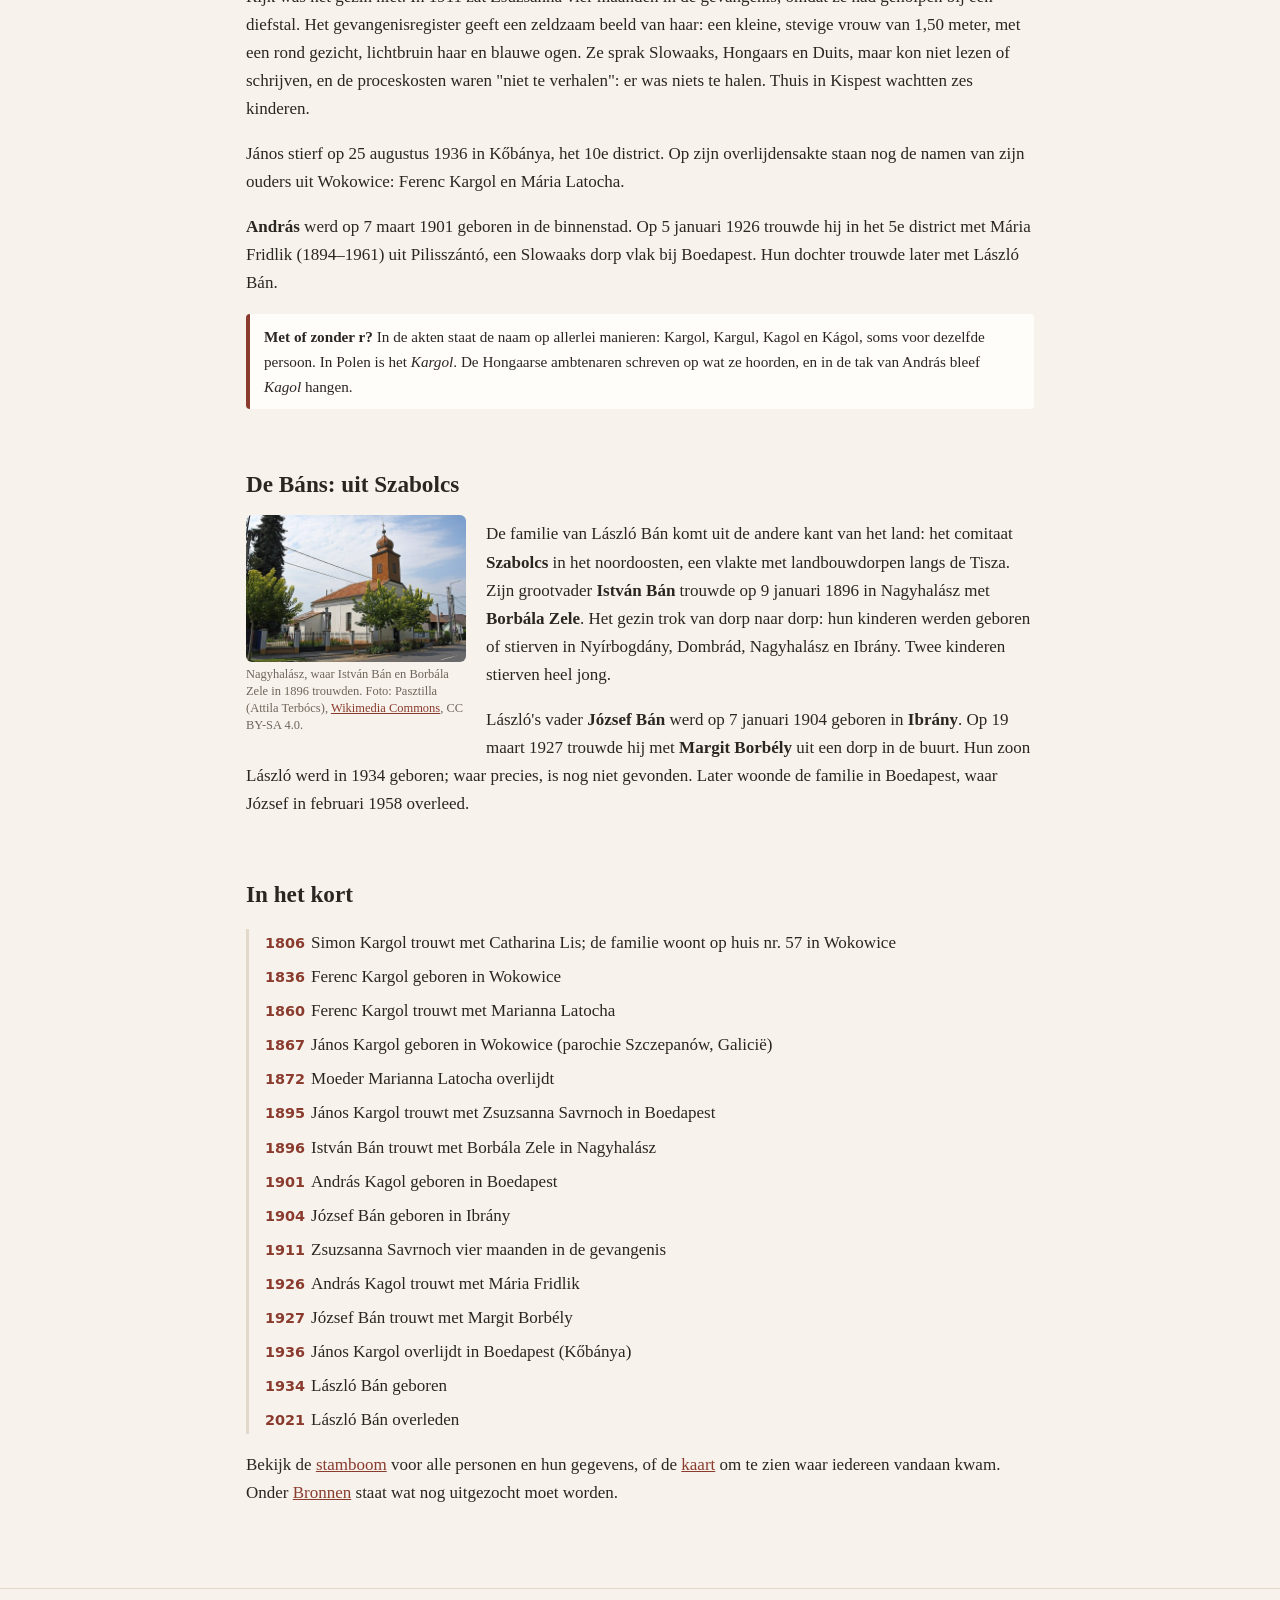
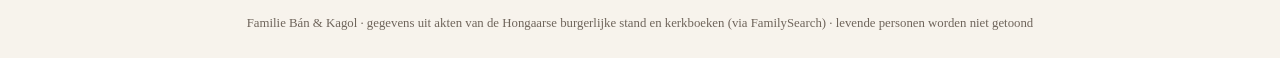
==== commit f5b22c9a: "Site alleen Kagol en Bán; onderzoeksplan terug in de tijd Hides the Savrnoch, Fridlik and Borbely fa" ====
--- a/index.html
+++ b/index.html
@@ -4,7 +4,7 @@
 <meta charset="utf-8">
 <meta name="viewport" content="width=device-width, initial-scale=1">
 <title>Familie Bán &amp; Kagol</title>
-<meta name="description" content="De Hongaarse familie van László Bán en de familie Kagol (Kargol): van Galicië, Slowakije en het Pilisgebergte naar Boedapest.">
+<meta name="description" content="De familie Kagol (Kargol): van Wokowice bij Szczepanów in Galicië naar Boedapest, en de familie Bán uit Szabolcs.">
 <link rel="stylesheet" href="css/style.css">
 </head>
 <body>
@@ -13,16 +13,14 @@
   <nav><a class="active" href="index.html">Verhaal</a><a href="stamboom.html">Stamboom</a><a href="kaart.html">Kaart</a><a href="bronnen.html">Bronnen</a></nav>
 </header>
 <main>
-  <h1>Vier wegen naar Boedapest</h1>
-  <p class="lead">László Bán (1934–2021) trouwde met een dochter van András Kagol en Mária Fridlik. Hun voorouders
-  kwamen uit vier heel verschillende hoeken: een dorp in Polen, een bergdorp in Slowakije, een Slowaaks dorp vlak bij
-  Boedapest en de vlakte van Noordoost-Hongarije. Rond 1900 kwamen ze allemaal in Boedapest terecht.</p>
+  <h1>Van Wokowice naar Boedapest</h1>
+  <p class="lead">De familie Kagol heette oorspronkelijk Kargol en kwam uit Wokowice, een dorp bij Szczepanów in
+  Zuid-Polen. Daar woonde ze al minstens sinds 1654. Vóór 1895 trok János Kargol naar Boedapest. Zijn kleindochter trouwde met
+  László Bán (1934–2021), wiens familie uit het noordoosten van Hongarije kwam.</p>
 
   <div class="cards">
     <a class="card" href="#kargol"><span class="line-tag t-kargol">Kagol / Kargol</span><h3>Uit Galicië</h3><p>Zeven generaties op huis nr. 57 in Wokowice bij Szczepanów, nu Polen.</p></a>
-    <a class="card" href="#savrnoch"><span class="line-tag t-savrnoch">Savrnoch</span><h3>Uit de Slowaakse bergen</h3><p>Van Lúčky in Liptov naar het 8e district.</p></a>
-    <a class="card" href="#fridlik"><span class="line-tag t-fridlik">Fridlik</span><h3>Uit het Pilisgebergte</h3><p>Pilisszántó en Tinnye, net buiten de stad.</p></a>
-    <a class="card" href="#ban"><span class="line-tag t-ban">Bán</span><span class="line-tag t-borbely">Borbély</span><h3>Uit Szabolcs</h3><p>Dorpen in het noordoosten van Hongarije.</p></a>
+    <a class="card" href="#ban"><span class="line-tag t-ban">Bán</span><h3>Uit Szabolcs</h3><p>Dorpen in het noordoosten van Hongarije.</p></a>
   </div>
 
   <section class="story" id="kargol">
@@ -51,7 +49,8 @@
     een dagloner die metselaars hielp. Hongaar werd hij nooit. In 1899 staat hij nog ingeschreven als Oostenrijks
     onderdaan, met woonrecht in zijn geboortedorp. Zelfs op de geboorteakte van zijn zoon Miklós uit 1908 staat nog dat
     het kind "net als zijn vader Oostenrijks onderdaan uit Galicië" is.</p>
-    <p>Op 4 augustus 1895 trouwde hij in Boedapest met <b>Zsuzsanna Savrnoch</b>. Ze kregen acht kinderen. Het gezin
+    <p>Op 4 augustus 1895 trouwde hij in Boedapest met <b>Zsuzsanna Savrnoch</b>, een Slowaaks meisje uit Lúčky
+    (Liptov) dat als kind met haar ouders naar Boedapest was gekomen. Ze kregen acht kinderen. Het gezin
     verhuisde vaak: van het 8e en 7e district naar Újpest, en rond 1908 naar Kispest. Dat was toen nog een aparte
     gemeente net buiten de stad. Een zoon
     noemden ze <b>Szaniszló</b>, de Hongaarse naam van Stanislaus, de heilige van het dorp van zijn vader. Drie kinderen
@@ -63,39 +62,15 @@
     <p>János stierf op 25 augustus 1936 in Kőbánya, het 10e district. Op zijn overlijdensakte staan nog de namen van zijn
     ouders uit Wokowice: Ferenc Kargol en Mária Latocha.</p>
     <p><b>András</b> werd op 7 maart 1901 geboren in de binnenstad. Op 5 januari 1926 trouwde hij in het 5e district
-    met Mária Fridlik. Hun dochter trouwde later met László Bán.</p>
+    met Mária Fridlik (1894–1961) uit Pilisszántó, een Slowaaks dorp vlak bij Boedapest. Hun dochter trouwde later met
+    László Bán.</p>
     <div class="note"><b>Met of zonder r?</b> In de akten staat de naam op allerlei manieren: Kargol, Kargul, Kagol en
     Kágol, soms voor dezelfde persoon. In Polen is het <i>Kargol</i>. De Hongaarse ambtenaren schreven op wat ze hoorden,
     en in de tak van András bleef <i>Kagol</i> hangen.</div>
   </section>
 
-  <section class="story" id="savrnoch">
-    <h2>De Savrnochs: uit Lúčky in Liptov</h2>
-    <figure class="photo left"><img src="assets/img/lucky.jpg" alt="Lúčky, Slowakije" loading="lazy">
-      <figcaption>Lúčky (Liptov, Slowakije). Foto: Jerzy Opioła, <a href="https://commons.wikimedia.org/wiki/File:L%C3%BA%C4%8Dky_kostol_GCh3.jpg">Wikimedia Commons</a>, CC BY-SA 3.0.</figcaption></figure>
-    <p>De moeder van András, <b>Zsuzsanna Savrnoch</b>, werd op 30 september 1875 geboren in <b>Lúčky</b>, een dorp
-    in de bergstreek Liptov. Nu ligt het in Slowakije, bij Ružomberok; toen hoorde het bij Hongarije. Haar ouders
-    waren <b>Mihály Savrnoch</b> en <b>Mária Chovan</b>.</p>
-    <p>Tussen 1880 en 1883 vertrok het hele gezin naar Boedapest, net als duizenden andere Slowaken die in de hoofdstad
-    werk zochten. Hun dochter Mária werd in december 1883 al in Boedapest gedoopt. Mihály stierf in 1897 in het 8e
-    district. Mária Chovan werd 74 en stierf in 1924 in Pesterzsébet.</p>
-  </section>
-
-  <section class="story" id="fridlik">
-    <h2>De Fridliks: uit het Pilisgebergte</h2>
-    <figure class="photo"><img src="assets/img/pilisszanto.jpg" alt="Katholieke kerk van Pilisszántó" loading="lazy">
-      <figcaption>De katholieke kerk van Pilisszántó. Foto: Pasztilla (Attila Terbócs), <a href="https://commons.wikimedia.org/wiki/File:Pilissz%C3%A1nt%C3%B3,_r%C3%B3mai_katolikus_templom_2025_01.jpg">Wikimedia Commons</a>, CC BY-SA 4.0.</figcaption></figure>
-    <p><b>Mária Fridlik</b>, de vrouw van András, werd op 4 september 1894 geboren in <b>Pilisszántó</b>. Dat is een
-    dorp in de heuvels ten noordwesten van Boedapest, waar in de 18e eeuw Slowaakse boeren waren komen wonen. Haar
-    ouders heetten <b>István Fridlik</b> en <b>Erzsébet Kunyik</b>.</p>
-    <p>Vlakbij ligt <b>Tinnye</b>, het dorp dat in de familie werd onthouden. Daar woonde de familie Kunyik al vóór
-    1850, en in 1850 trouwde er een Terézia Fridlik. Of Mária's ouders zelf uit Tinnye kwamen, moet nog uitgezocht
-    worden in de kerkboeken van beide dorpen.</p>
-    <p>Mária trouwde pas op haar 31e, in 1926, met András Kagol. Ze overleed op 21 mei 1961.</p>
-  </section>
-
   <section class="story" id="ban">
-    <h2>De Báns en Borbélys: uit Szabolcs</h2>
+    <h2>De Báns: uit Szabolcs</h2>
     <figure class="photo left"><img src="assets/img/nagyhalasz.jpg" alt="Katholieke kerk van Nagyhalász" loading="lazy">
       <figcaption>Nagyhalász, waar István Bán en Borbála Zele in 1896 trouwden. Foto: Pasztilla (Attila Terbócs), <a href="https://commons.wikimedia.org/wiki/File:Nagyhal%C3%A1sz,_r%C3%B3mai_katolikus_templom_2023_01.jpg">Wikimedia Commons</a>, CC BY-SA 4.0.</figcaption></figure>
     <p>De familie van László Bán komt uit de andere kant van het land: het comitaat <b>Szabolcs</b> in het noordoosten,
@@ -103,8 +78,7 @@
     Nagyhalász met <b>Borbála Zele</b>. Het gezin trok van dorp naar dorp: hun kinderen werden geboren of stierven in
     Nyírbogdány, Dombrád, Nagyhalász en Ibrány. Twee kinderen stierven heel jong.</p>
     <p>László's vader <b>József Bán</b> werd op 7 januari 1904 geboren in <b>Ibrány</b>. Op 19 maart 1927 trouwde hij met
-    <b>Margit Borbély</b>, dochter van Sándor Borbély en Karolina Csernai uit Vasmegyer en Nyírbogdány, een paar kilometer
-    verderop. Hun zoon László werd in 1934 geboren; waar precies, is nog niet gevonden. Later woonde de familie in
+    <b>Margit Borbély</b> uit een dorp in de buurt. Hun zoon László werd in 1934 geboren; waar precies, is nog niet gevonden. Later woonde de familie in
     Boedapest, waar József in februari 1958 overleed.</p>
   </section>
 
@@ -116,17 +90,14 @@
       <div><b>1860</b>Ferenc Kargol trouwt met Marianna Latocha</div>
       <div><b>1867</b>János Kargol geboren in Wokowice (parochie Szczepanów, Galicië)</div>
       <div><b>1872</b>Moeder Marianna Latocha overlijdt</div>
-      <div><b>1875</b>Zsuzsanna Savrnoch geboren in Lúčky (Liptov)</div>
-      <div><b>1880–83</b>Gezin Savrnoch verhuist naar Boedapest</div>
-      <div><b>1894</b>Mária Fridlik geboren in Pilisszántó</div>
       <div><b>1895</b>János Kargol trouwt met Zsuzsanna Savrnoch in Boedapest</div>
       <div><b>1896</b>István Bán trouwt met Borbála Zele in Nagyhalász</div>
       <div><b>1901</b>András Kagol geboren in Boedapest</div>
       <div><b>1904</b>József Bán geboren in Ibrány</div>
       <div><b>1911</b>Zsuzsanna Savrnoch vier maanden in de gevangenis</div>
       <div><b>1926</b>András Kagol trouwt met Mária Fridlik</div>
+      <div><b>1927</b>József Bán trouwt met Margit Borbély</div>
       <div><b>1936</b>János Kargol overlijdt in Boedapest (Kőbánya)</div>
-      <div><b>1927</b>József Bán trouwt met Margit Borbély</div>
       <div><b>1934</b>László Bán geboren</div>
       <div><b>2021</b>László Bán overleden</div>
     </div>
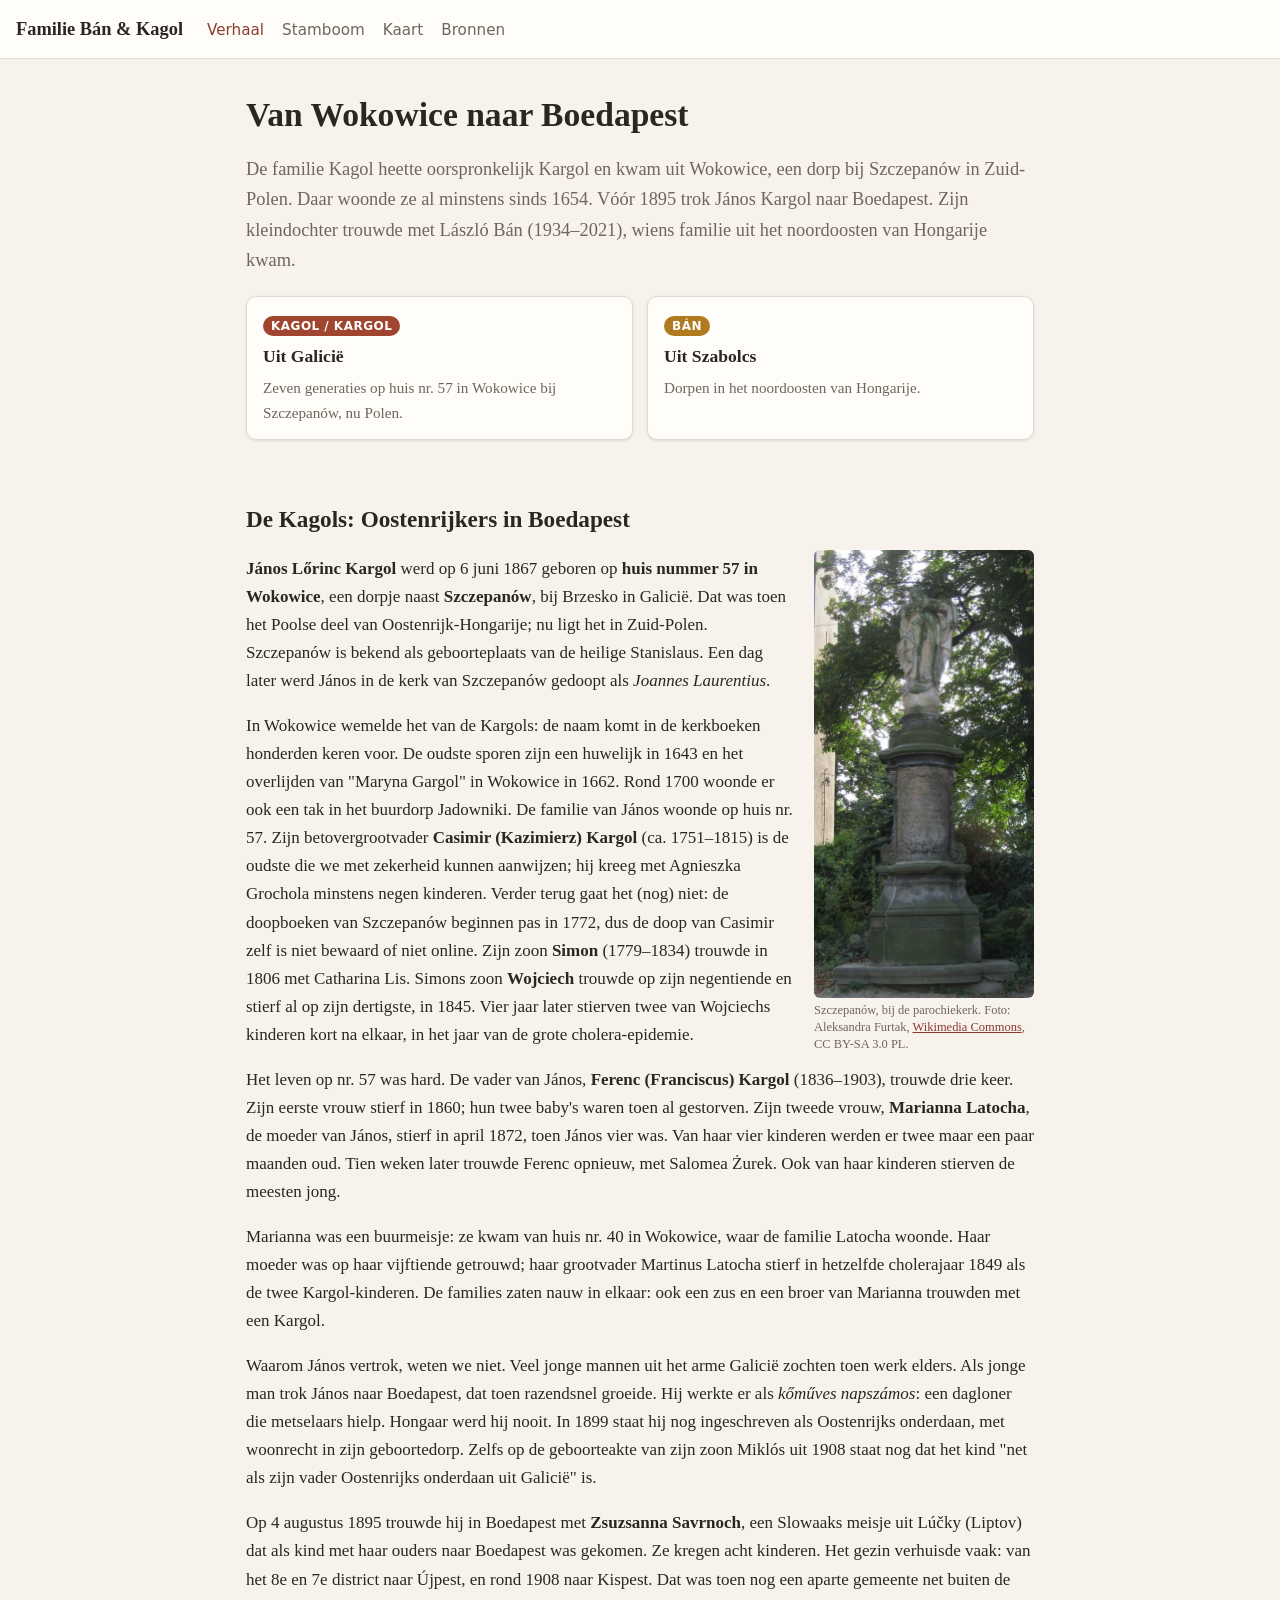
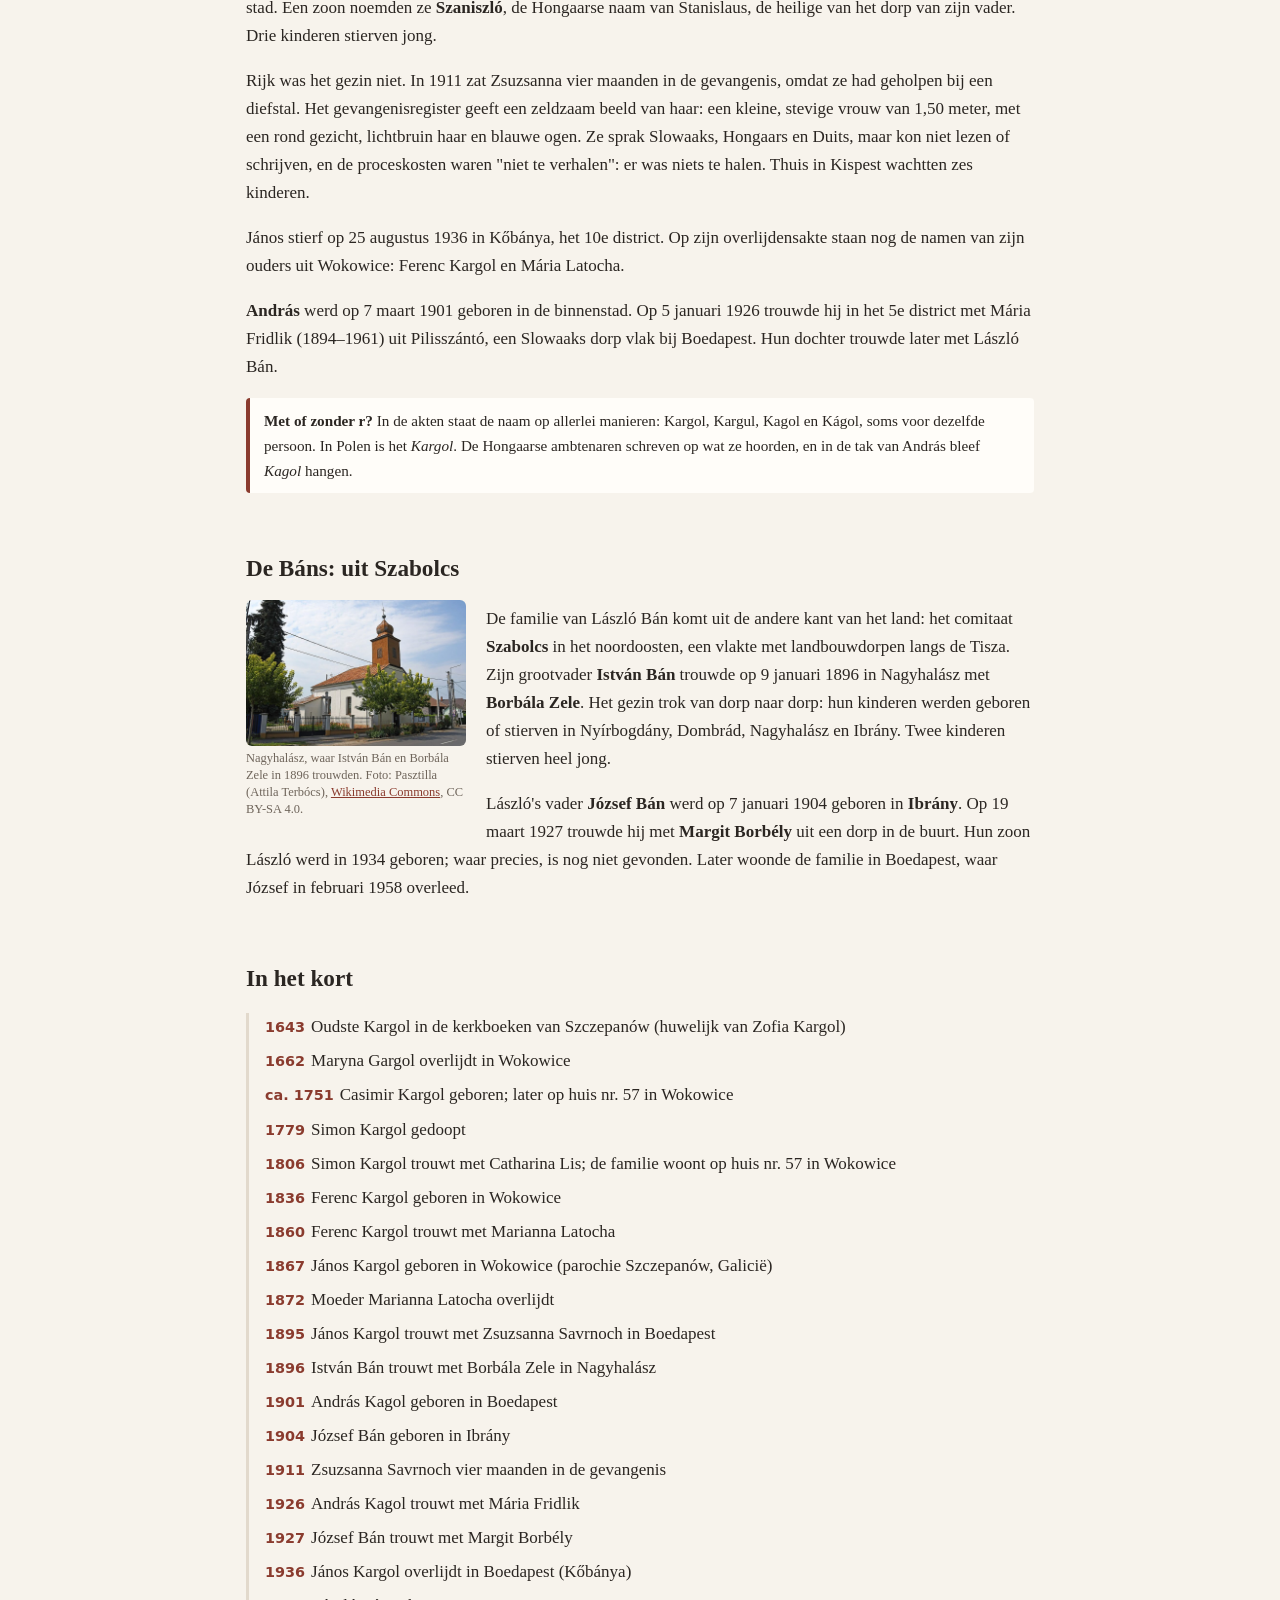
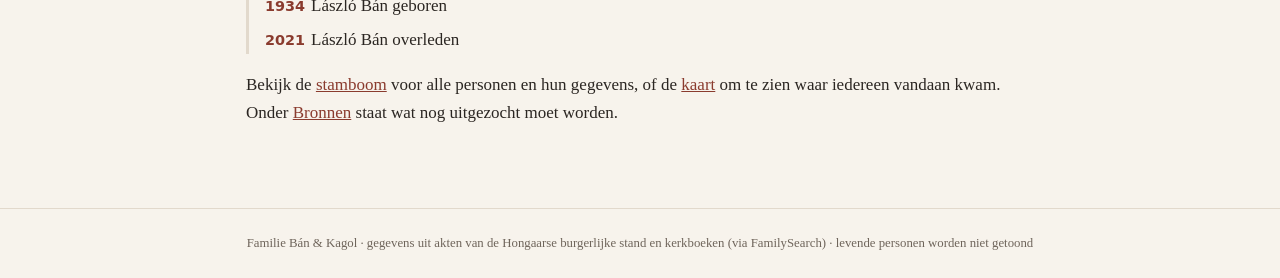
==== commit 7a843c71: "Kargol: Simon gedoopt 1779, kinderen van Casimir, oudste Kargols 1643 Geneteka and FamilySearch: Cas" ====
--- a/index.html
+++ b/index.html
@@ -31,10 +31,13 @@
     <b>Szczepanów</b>, bij Brzesko in Galicië. Dat was toen het Poolse deel van Oostenrijk-Hongarije; nu ligt het in
     Zuid-Polen. Szczepanów is bekend als geboorteplaats van de heilige Stanislaus. Een dag later werd János in de kerk
     van Szczepanów gedoopt als <i>Joannes Laurentius</i>.</p>
-    <p>In Wokowice wemelde het van de Kargols: de naam komt in de kerkboeken honderden keren voor, en in 1654 trouwde er
-    al een Stanislaus Kargol in Szczepanów. De familie van János
-    woonde al minstens sinds 1806 op huis nr. 57. Zijn betovergrootvader <b>Casimir Kargol</b> is de oudste die we kennen.
-    Diens zoon <b>Simon</b> (1777–1834) trouwde in 1806 met Catharina Lis. Simons zoon <b>Wojciech</b> trouwde op zijn
+    <p>In Wokowice wemelde het van de Kargols: de naam komt in de kerkboeken honderden keren voor. De oudste sporen zijn
+    een huwelijk in 1643 en het overlijden van "Maryna Gargol" in Wokowice in 1662. Rond 1700 woonde er ook een tak in
+    het buurdorp Jadowniki. De familie van János woonde op huis nr. 57. Zijn betovergrootvader <b>Casimir
+    (Kazimierz) Kargol</b> (ca. 1751–1815) is de oudste die we met zekerheid kunnen aanwijzen; hij kreeg met Agnieszka
+    Grochola minstens negen kinderen. Verder terug gaat het (nog) niet: de doopboeken van Szczepanów beginnen pas in
+    1772, dus de doop van Casimir zelf is niet bewaard of niet online. Zijn zoon <b>Simon</b> (1779–1834) trouwde in
+    1806 met Catharina Lis. Simons zoon <b>Wojciech</b> trouwde op zijn
     negentiende en stierf al op zijn dertigste, in 1845. Vier jaar later stierven twee van Wojciechs kinderen kort na
     elkaar, in het jaar van de grote cholera-epidemie.</p>
     <p>Het leven op nr. 57 was hard. De vader van János, <b>Ferenc (Franciscus) Kargol</b> (1836–1903), trouwde drie keer.
@@ -85,6 +88,10 @@
   <section class="story">
     <h2>In het kort</h2>
     <div class="timeline">
+      <div><b>1643</b>Oudste Kargol in de kerkboeken van Szczepanów (huwelijk van Zofia Kargol)</div>
+      <div><b>1662</b>Maryna Gargol overlijdt in Wokowice</div>
+      <div><b>ca. 1751</b>Casimir Kargol geboren; later op huis nr. 57 in Wokowice</div>
+      <div><b>1779</b>Simon Kargol gedoopt</div>
       <div><b>1806</b>Simon Kargol trouwt met Catharina Lis; de familie woont op huis nr. 57 in Wokowice</div>
       <div><b>1836</b>Ferenc Kargol geboren in Wokowice</div>
       <div><b>1860</b>Ferenc Kargol trouwt met Marianna Latocha</div>
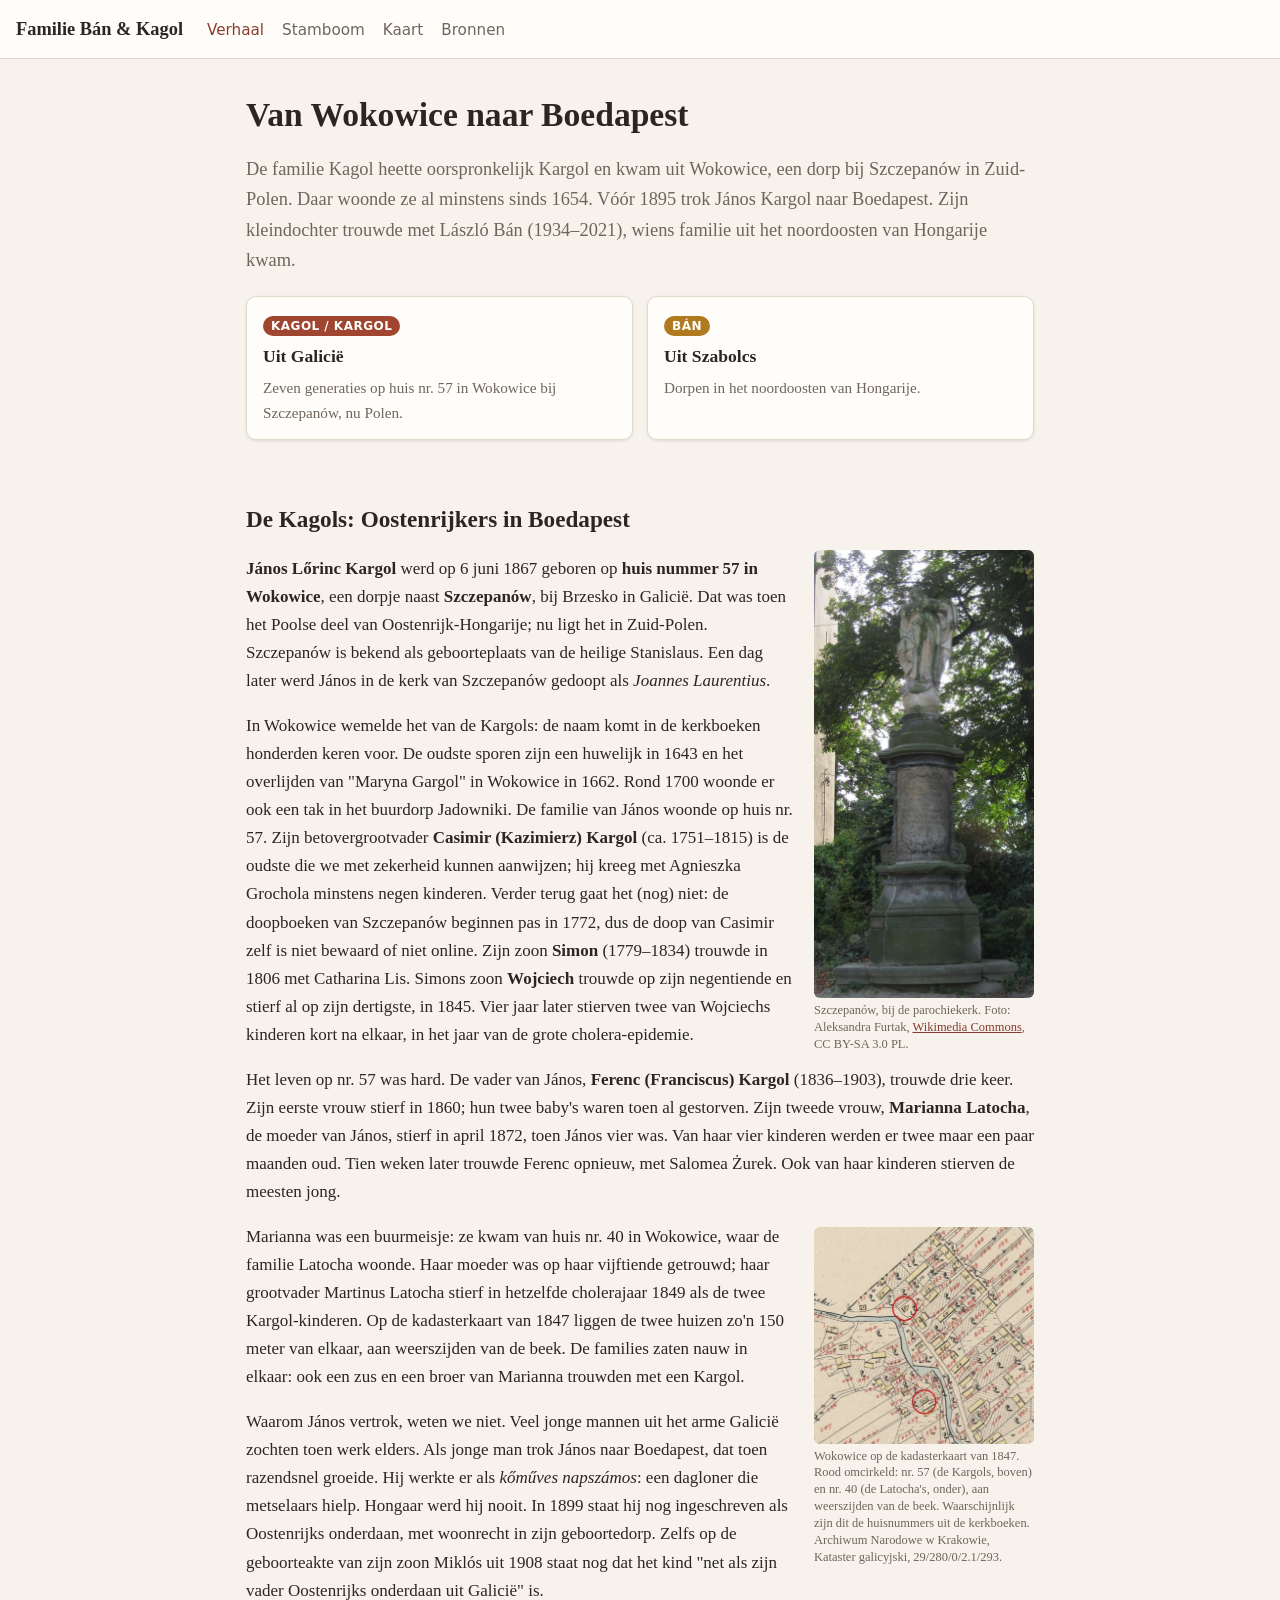
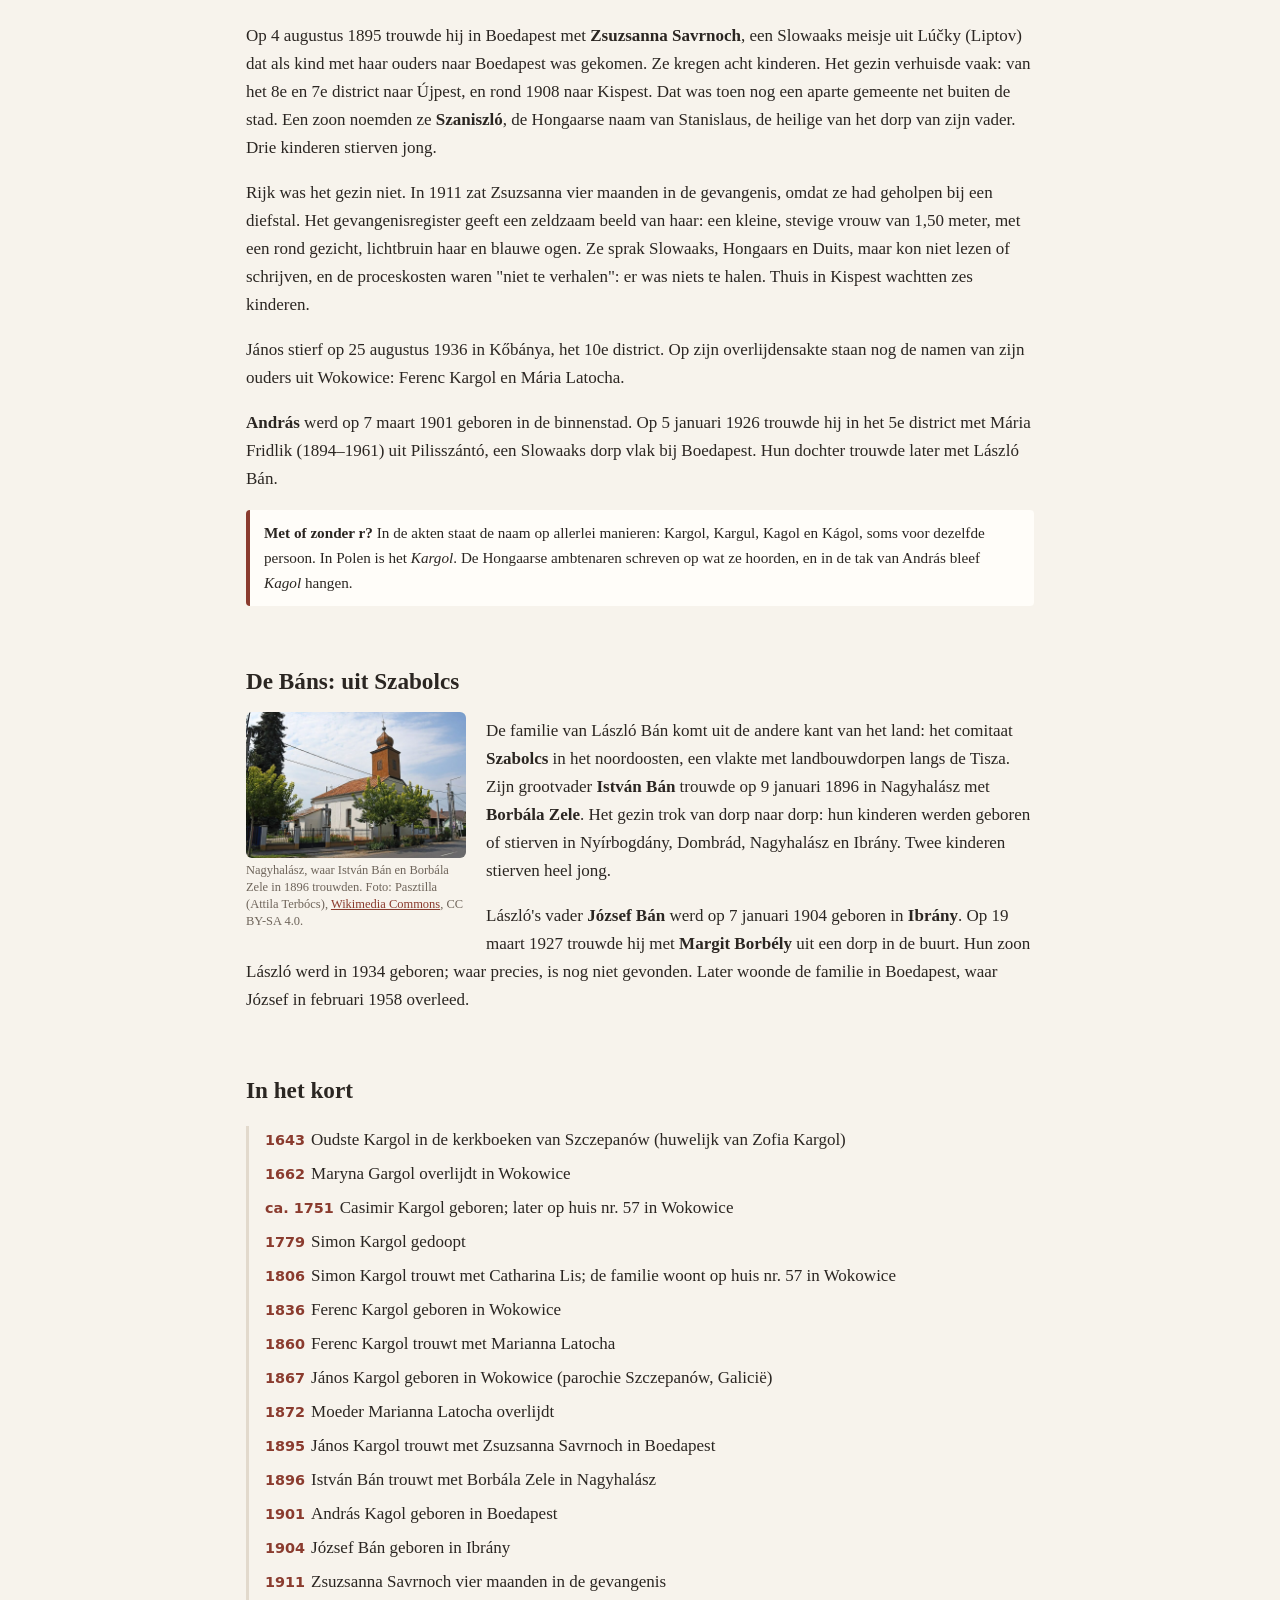
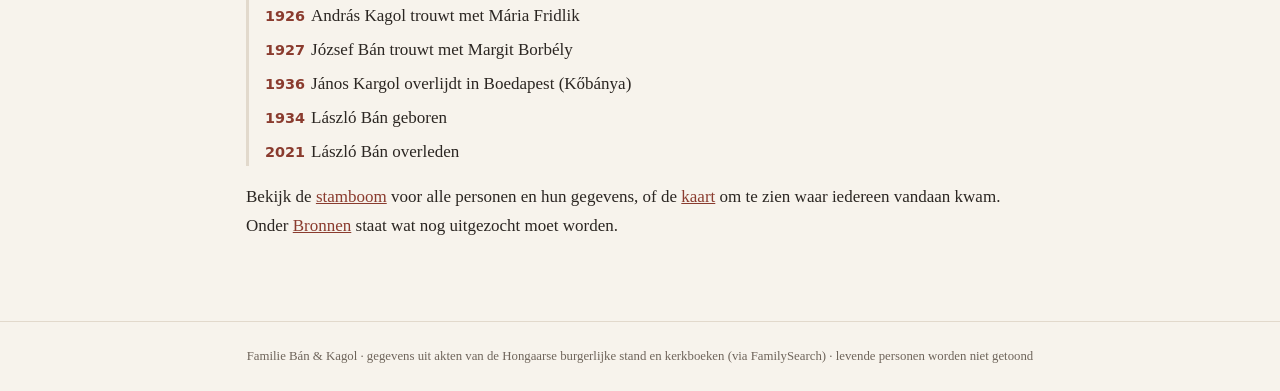
==== commit 086b197d: "Kargol: huis 57 en 40 op de kadasterkaart van 1847, conceptbrieven Adds the 1847 cadastral map of Wo" ====
--- a/index.html
+++ b/index.html
@@ -44,9 +44,13 @@
     Zijn eerste vrouw stierf in 1860; hun twee baby's waren toen al gestorven. Zijn tweede vrouw, <b>Marianna Latocha</b>, de moeder van
     János, stierf in april 1872, toen János vier was. Van haar vier kinderen werden er twee maar een paar maanden oud.
     Tien weken later trouwde Ferenc opnieuw, met Salomea Żurek. Ook van haar kinderen stierven de meesten jong.</p>
+    <figure class="photo"><img src="assets/img/wokowice1847.jpg" alt="Kadasterkaart van Wokowice uit 1847 met de huizen 57 en 40" loading="lazy">
+      <figcaption>Wokowice op de kadasterkaart van 1847. Rood omcirkeld: nr. 57 (de Kargols, boven) en nr. 40 (de
+      Latocha's, onder), aan weerszijden van de beek. Waarschijnlijk zijn dit de huisnummers uit de kerkboeken.
+      Archiwum Narodowe w Krakowie, Kataster galicyjski, 29/280/0/2.1/293.</figcaption></figure>
     <p>Marianna was een buurmeisje: ze kwam van huis nr. 40 in Wokowice, waar de familie Latocha woonde. Haar moeder
     was op haar vijftiende getrouwd; haar grootvader Martinus Latocha stierf in hetzelfde cholerajaar 1849 als de twee
-    Kargol-kinderen. De families zaten nauw in elkaar: ook een zus en een broer van Marianna trouwden met een Kargol.</p>
+    Kargol-kinderen. Op de kadasterkaart van 1847 liggen de twee huizen zo'n 150 meter van elkaar, aan weerszijden van de beek. De families zaten nauw in elkaar: ook een zus en een broer van Marianna trouwden met een Kargol.</p>
     <p>Waarom János vertrok, weten we niet. Veel jonge mannen uit het arme Galicië zochten toen werk elders. Als jonge
     man trok János naar Boedapest, dat toen razendsnel groeide. Hij werkte er als <i>kőműves napszámos</i>:
     een dagloner die metselaars hielp. Hongaar werd hij nooit. In 1899 staat hij nog ingeschreven als Oostenrijks
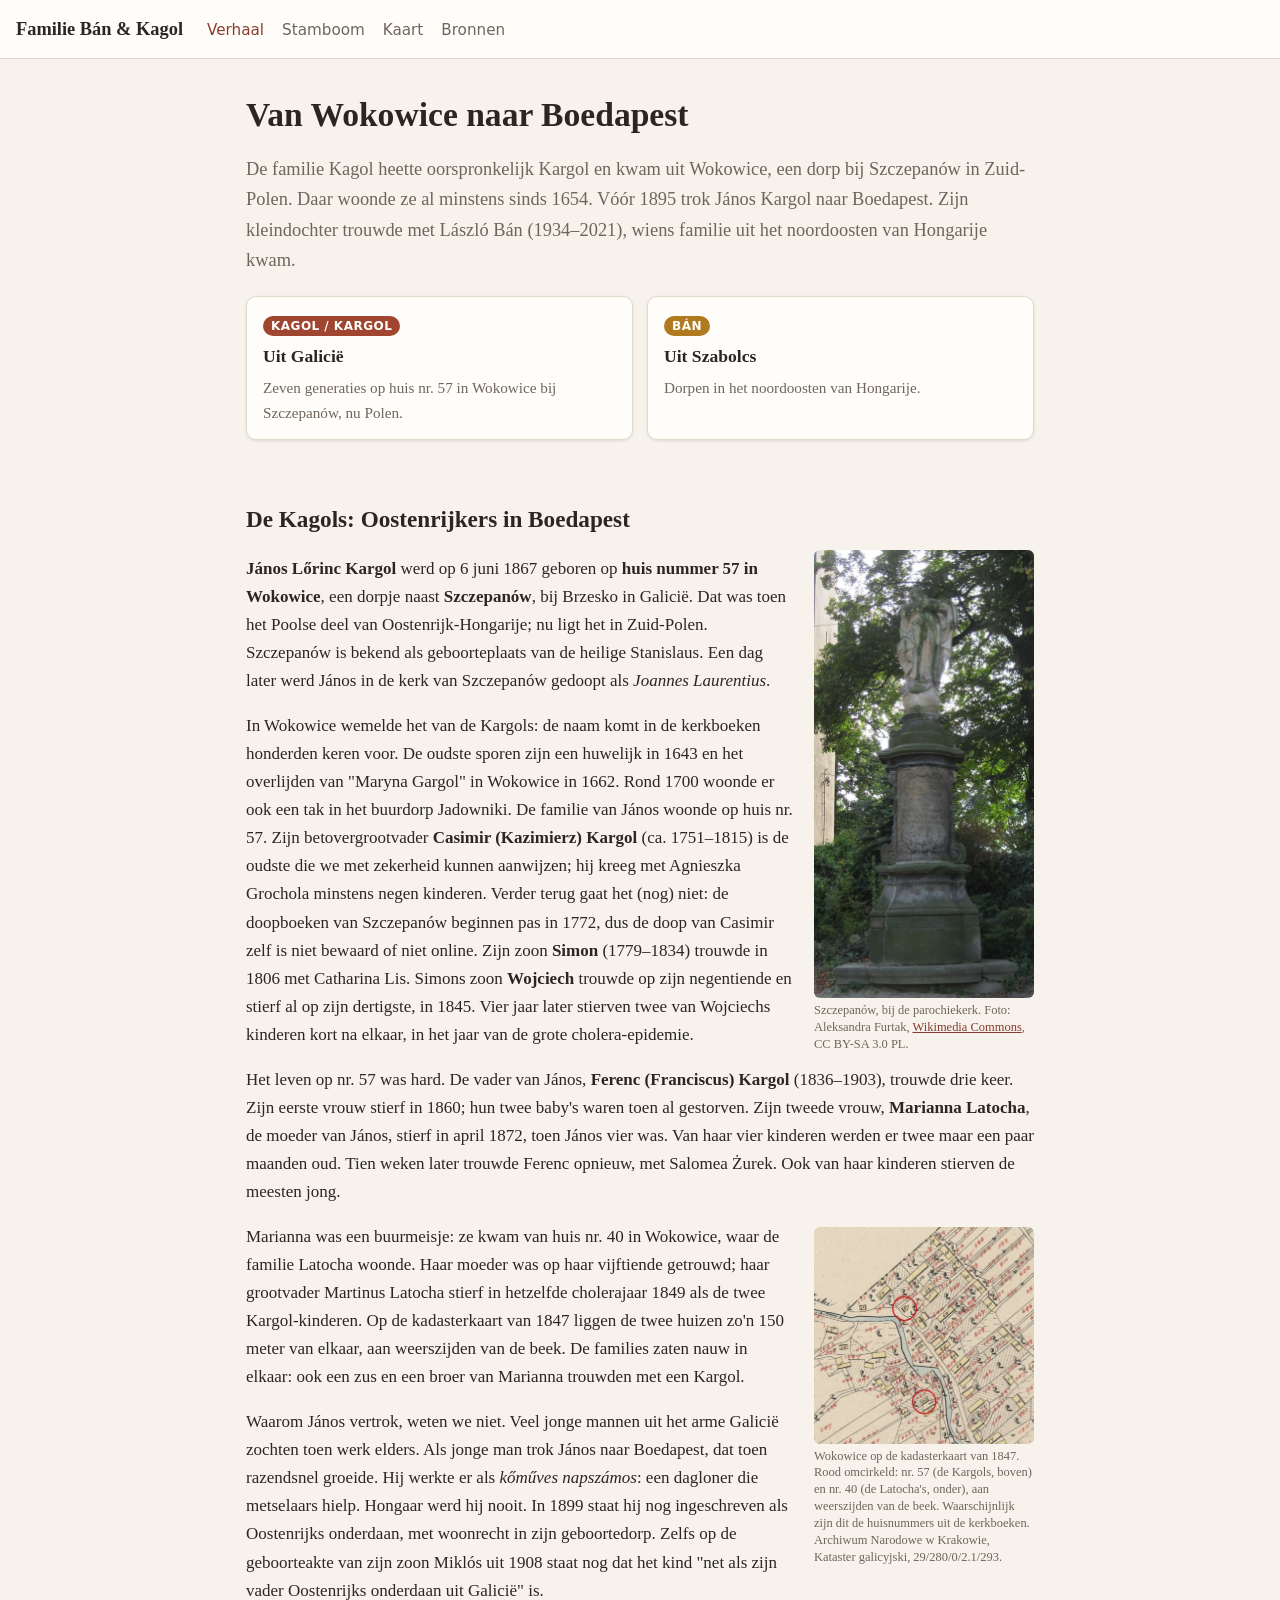
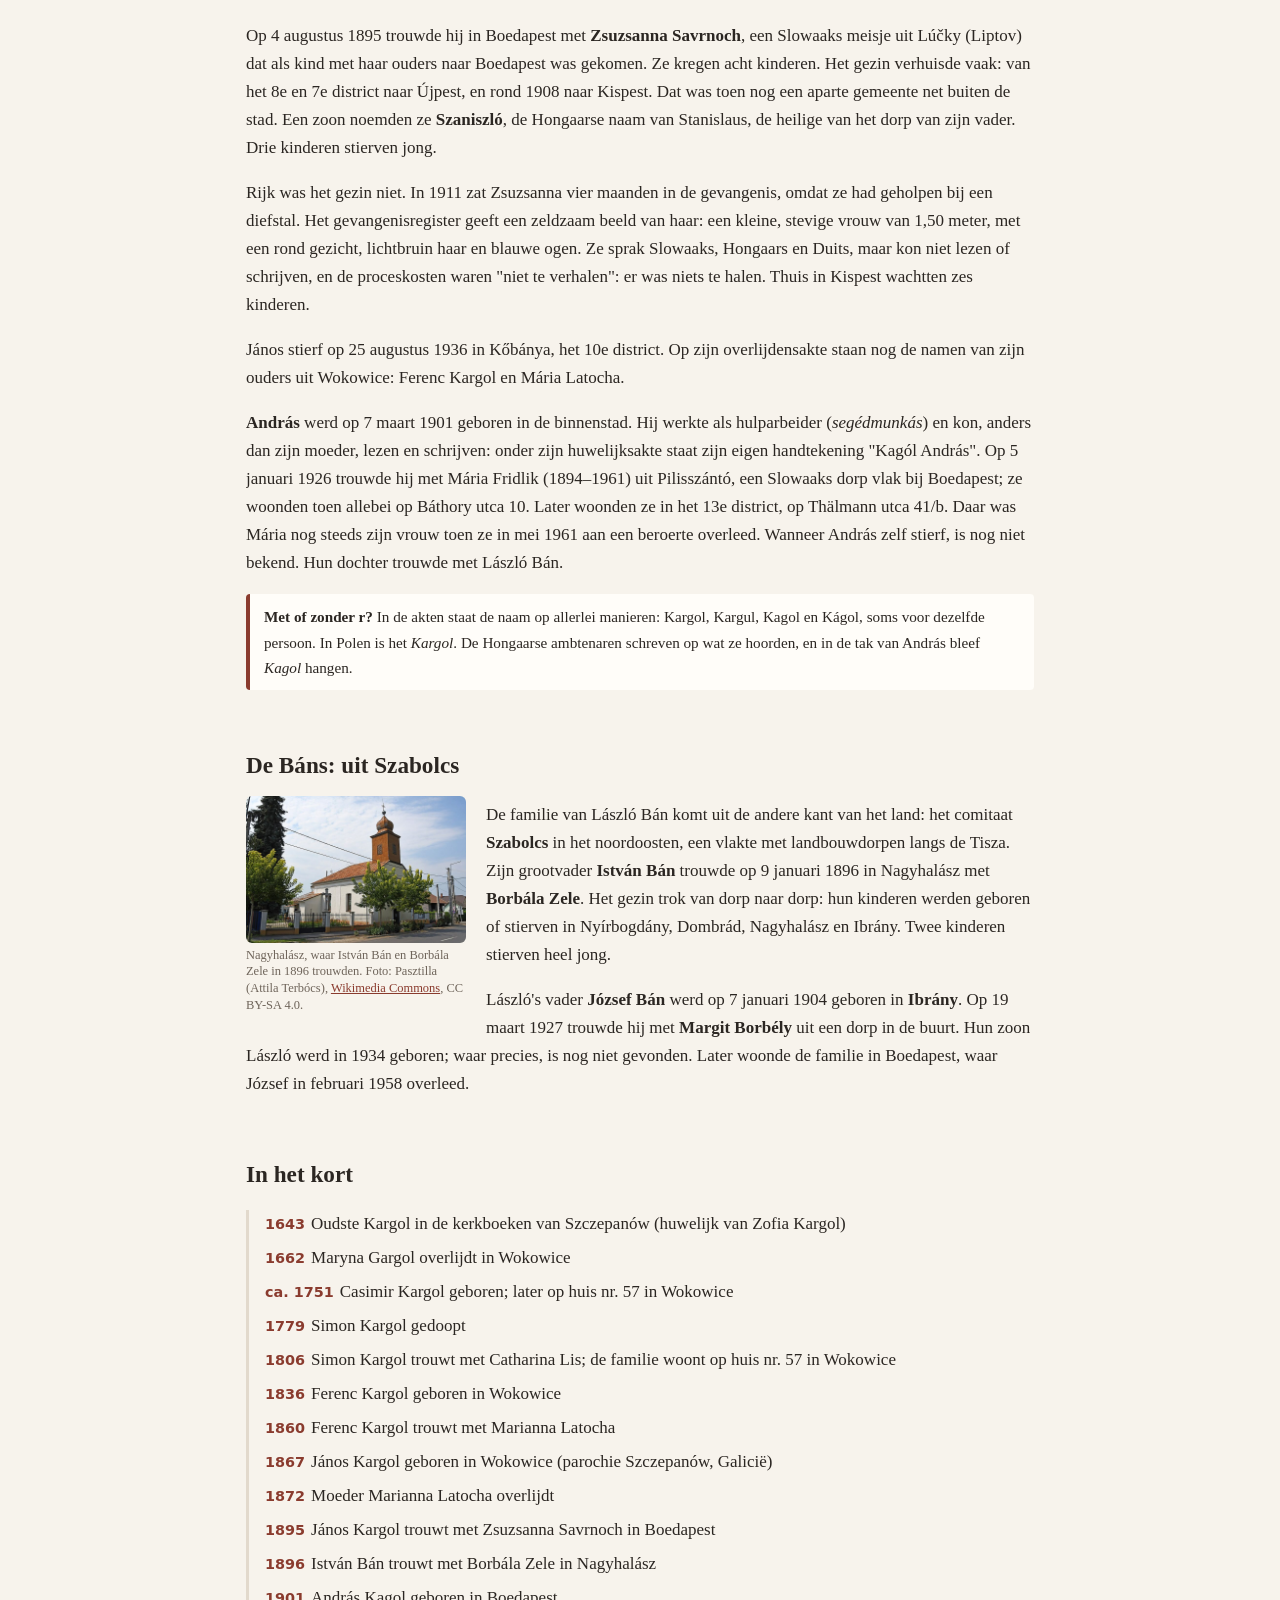
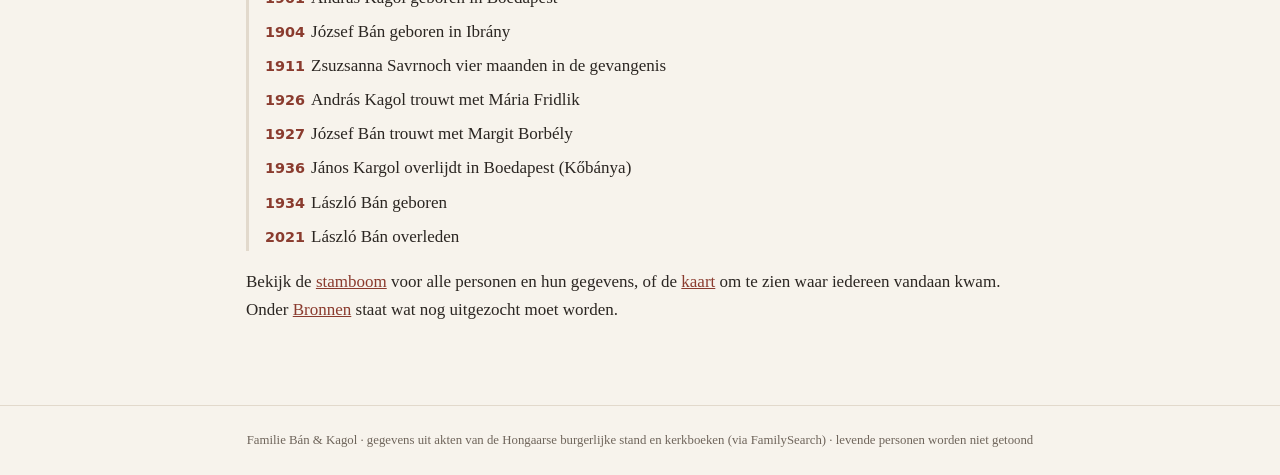
==== commit 6eab161c: "András Kagol: beroep, handtekening, adres 1961; bericht aan Balazs From the scans of the 1926 marria" ====
--- a/index.html
+++ b/index.html
@@ -68,9 +68,12 @@
     en de proceskosten waren "niet te verhalen": er was niets te halen. Thuis in Kispest wachtten zes kinderen.</p>
     <p>János stierf op 25 augustus 1936 in Kőbánya, het 10e district. Op zijn overlijdensakte staan nog de namen van zijn
     ouders uit Wokowice: Ferenc Kargol en Mária Latocha.</p>
-    <p><b>András</b> werd op 7 maart 1901 geboren in de binnenstad. Op 5 januari 1926 trouwde hij in het 5e district
-    met Mária Fridlik (1894–1961) uit Pilisszántó, een Slowaaks dorp vlak bij Boedapest. Hun dochter trouwde later met
-    László Bán.</p>
+    <p><b>András</b> werd op 7 maart 1901 geboren in de binnenstad. Hij werkte als hulparbeider (<i>segédmunkás</i>) en
+    kon, anders dan zijn moeder, lezen en schrijven: onder zijn huwelijksakte staat zijn eigen handtekening "Kagól
+    András". Op 5 januari 1926 trouwde hij met Mária Fridlik (1894–1961) uit Pilisszántó, een Slowaaks dorp vlak bij
+    Boedapest; ze woonden toen allebei op Báthory utca 10. Later woonden ze in het 13e district, op Thälmann utca 41/b.
+    Daar was Mária nog steeds zijn vrouw toen ze in mei 1961 aan een beroerte overleed. Wanneer András zelf stierf, is
+    nog niet bekend. Hun dochter trouwde met László Bán.</p>
     <div class="note"><b>Met of zonder r?</b> In de akten staat de naam op allerlei manieren: Kargol, Kargul, Kagol en
     Kágol, soms voor dezelfde persoon. In Polen is het <i>Kargol</i>. De Hongaarse ambtenaren schreven op wat ze hoorden,
     en in de tak van András bleef <i>Kagol</i> hangen.</div>
